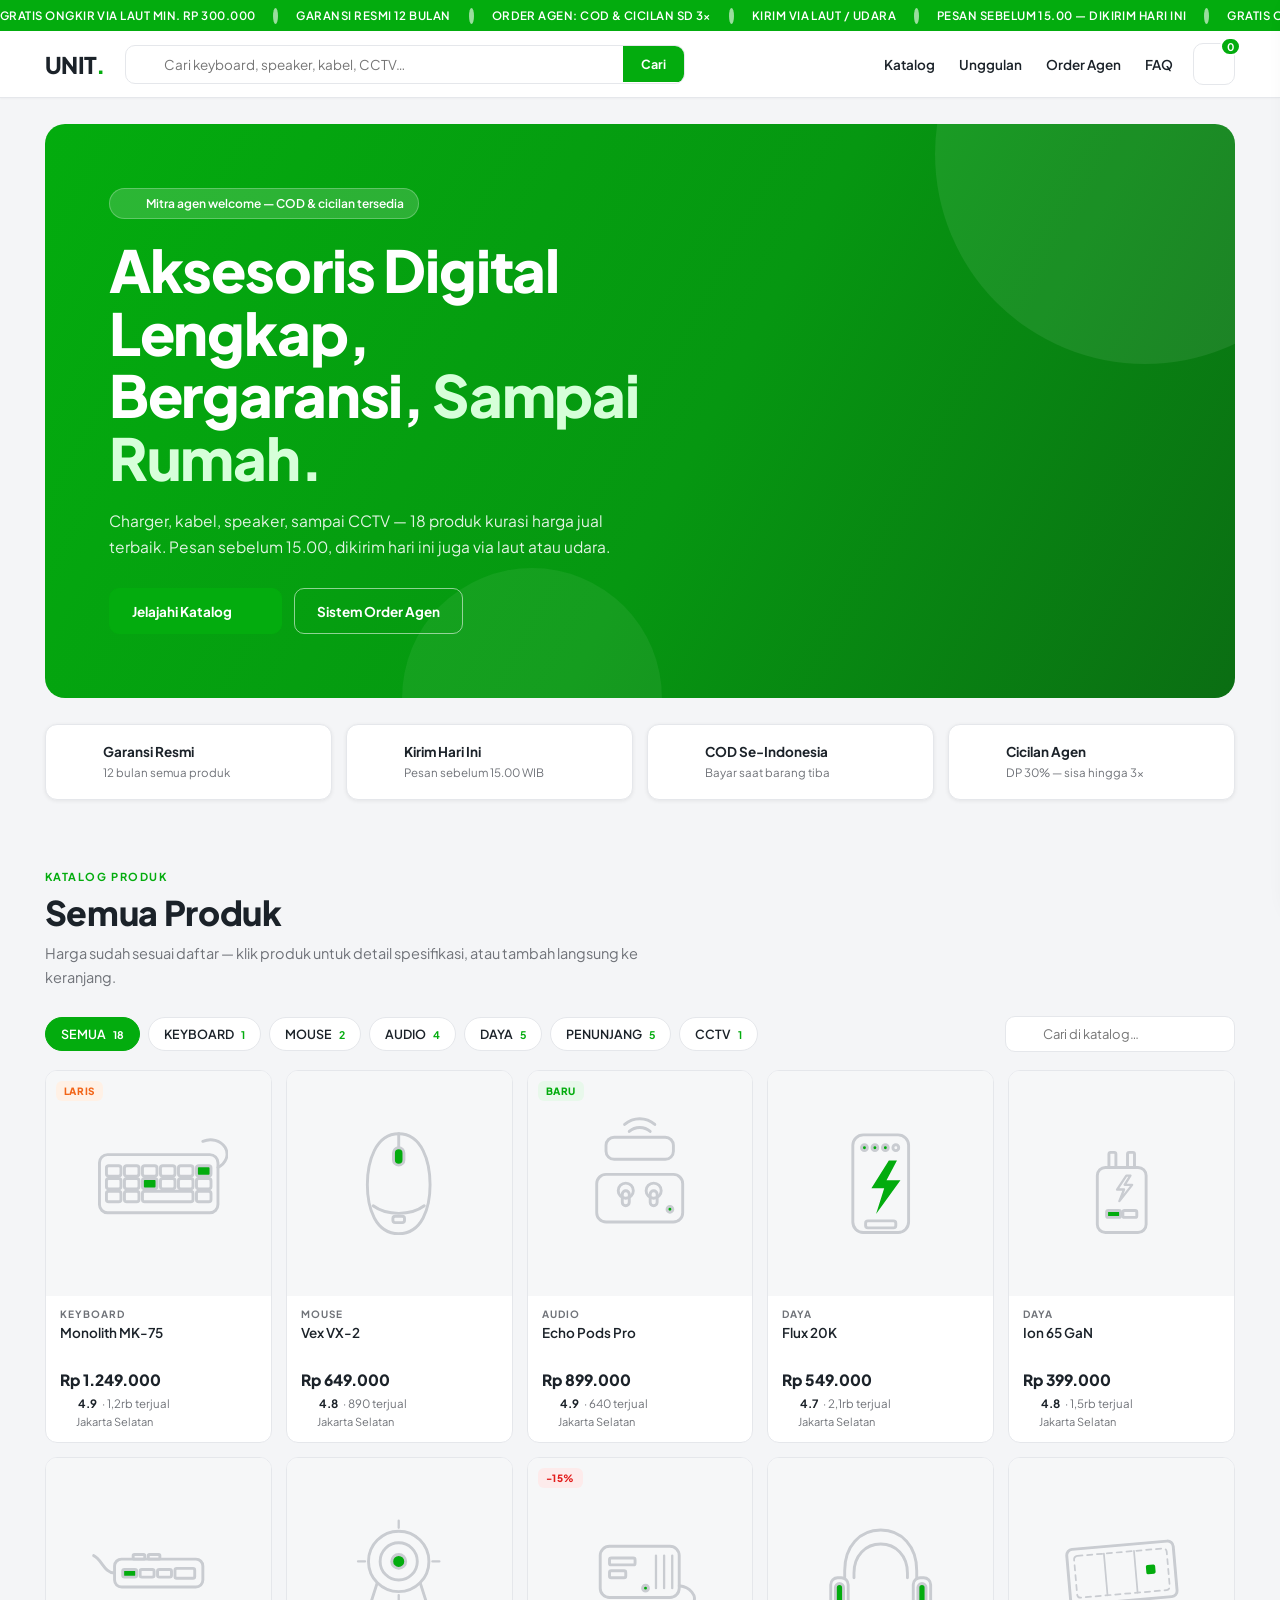
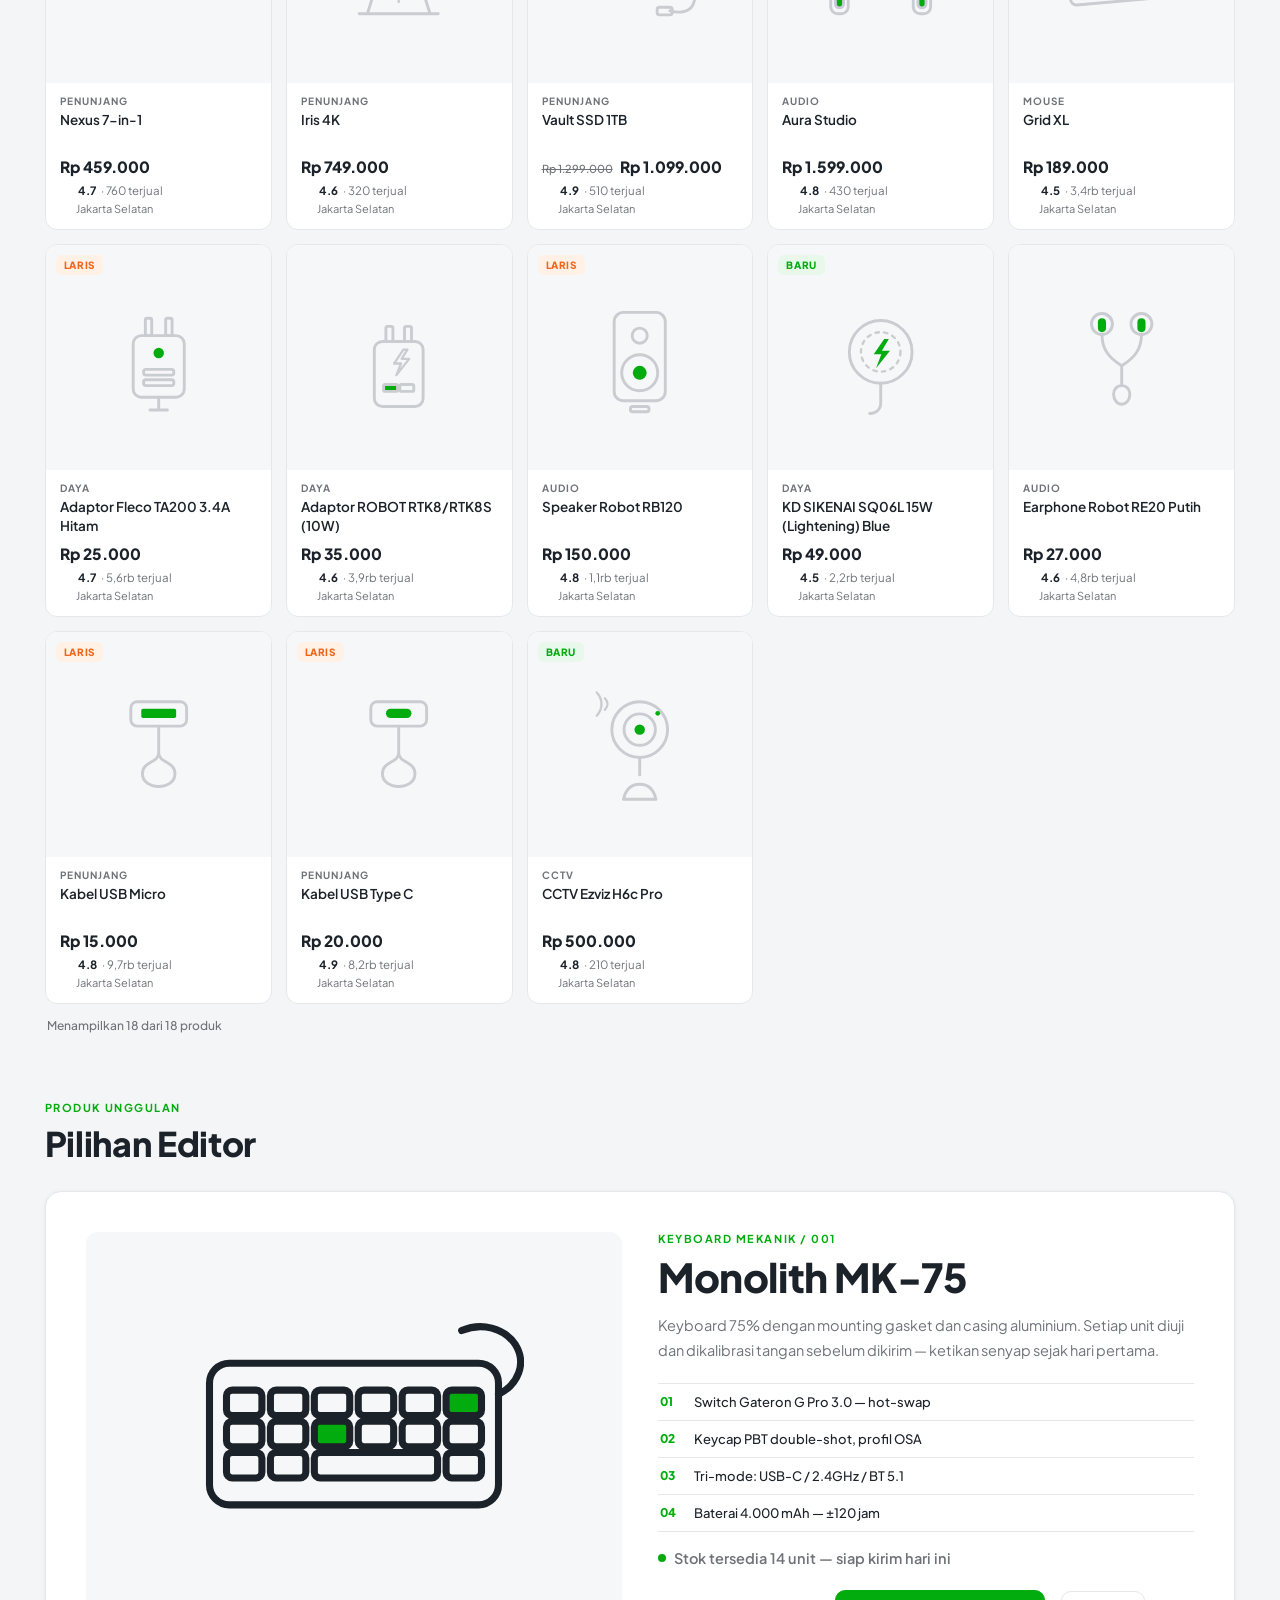
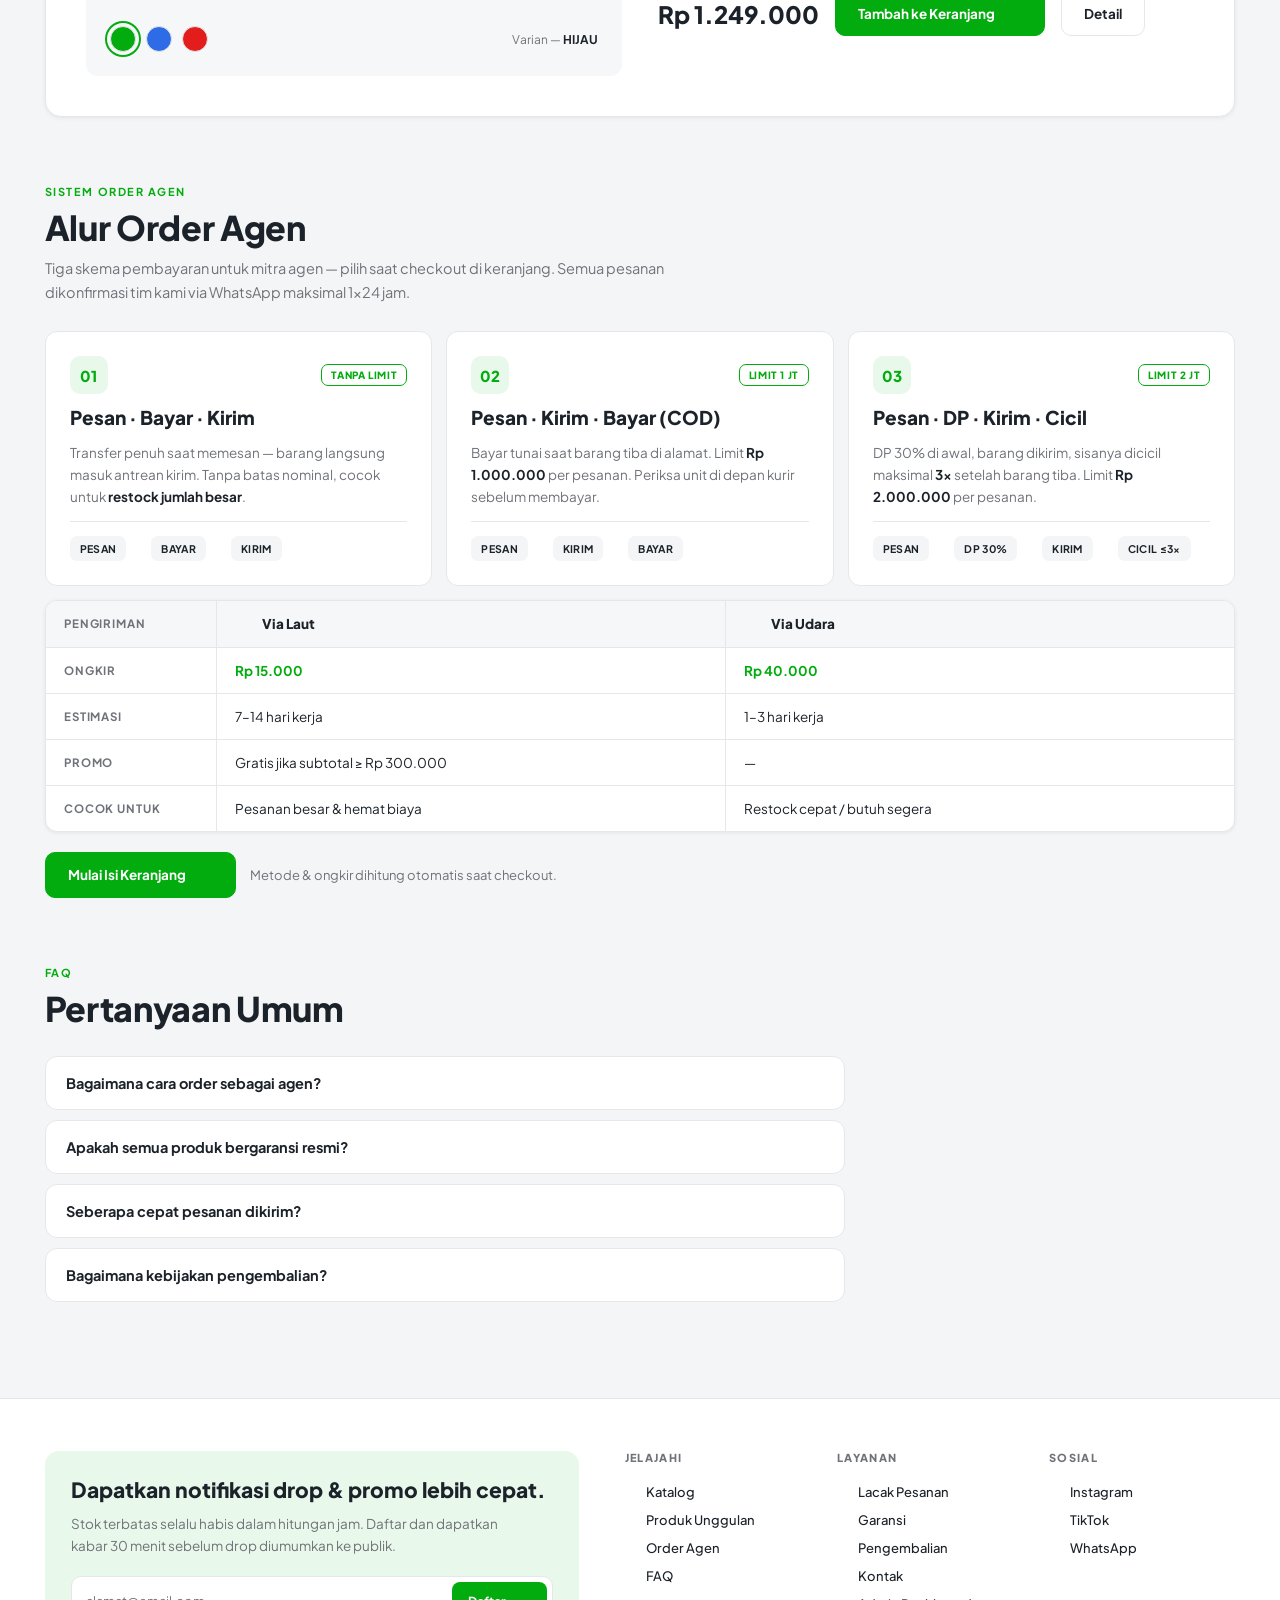
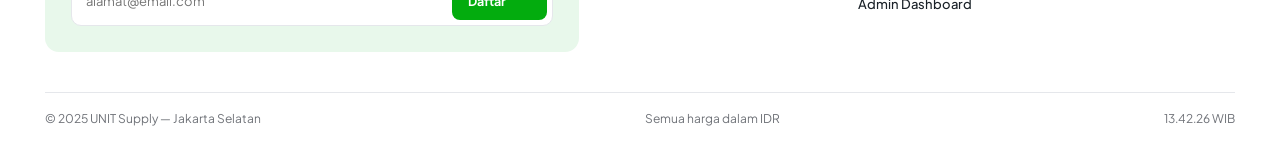
==== index.html @ 983de05c "Add files via upload" ====
<!DOCTYPE html>
<html lang="id">
<head>
<meta charset="UTF-8">
<meta name="viewport" content="width=device-width, initial-scale=1.0">
<title>UNIT. — Toko Aksesoris Digital</title>
<meta name="theme-color" content="#03AC0E">
<meta name="description" content="UNIT Supply — katalog aksesoris digital, order agen, keranjang dan checkout.">
<meta name="author" content="UNIT Supply">
<link rel="icon" href="data:image/svg+xml,<svg xmlns='http://www.w3.org/2000/svg' viewBox='0 0 32 32'><rect width='32' height='32' rx='8' fill='%2303AC0E'/><rect x='9' y='9' width='14' height='14' rx='3' fill='white'/></svg>">
<link rel="preconnect" href="https://fonts.googleapis.com">
<link rel="preconnect" href="https://fonts.gstatic.com" crossorigin>
<link href="https://fonts.googleapis.com/css2?family=Plus+Jakarta+Sans:wght@400;500;600;700;800&display=swap" rel="stylesheet">
  <link rel="stylesheet" href="css/style.css">
</head>
<body id="top">

<!-- ====== ILUSTRASI SVG (fallback jika foto gagal dimuat) ====== -->
<svg width="0" height="0" style="position:absolute" aria-hidden="true"><defs>
  <symbol id="art-keyboard" viewBox="0 0 240 240" fill="none" stroke="currentColor" stroke-width="5" stroke-linecap="round" stroke-linejoin="round">
    <path d="M222 92c14-7 20-22 12-35-8-12-24-16-38-10"/>
    <rect x="18" y="70" width="204" height="100" rx="14"/>
    <rect x="30" y="89" width="25" height="18" rx="4"/><rect x="61" y="89" width="25" height="18" rx="4"/><rect x="92" y="89" width="25" height="18" rx="4"/><rect x="123" y="89" width="25" height="18" rx="4"/><rect x="154" y="89" width="25" height="18" rx="4"/>
    <rect x="185" y="89" width="25" height="18" rx="4" fill="var(--acc,#03AC0E)"/>
    <rect x="30" y="111" width="25" height="18" rx="4"/><rect x="61" y="111" width="25" height="18" rx="4"/>
    <rect x="92" y="111" width="25" height="18" rx="4" fill="var(--acc,#03AC0E)"/>
    <rect x="123" y="111" width="25" height="18" rx="4"/><rect x="154" y="111" width="25" height="18" rx="4"/><rect x="185" y="111" width="25" height="18" rx="4"/>
    <rect x="30" y="133" width="25" height="18" rx="4"/><rect x="61" y="133" width="25" height="18" rx="4"/><rect x="92" y="133" width="87" height="18" rx="4"/><rect x="185" y="133" width="25" height="18" rx="4"/>
  </symbol>
  <symbol id="art-mouse" viewBox="0 0 240 240" fill="none" stroke="currentColor" stroke-width="5" stroke-linecap="round" stroke-linejoin="round">
    <path d="M120 34c40 0 54 48 54 88s-14 84-54 84-54-44-54-84 14-88 54-88Z"/>
    <path d="M120 34v24"/>
    <rect x="111" y="58" width="18" height="30" rx="9" fill="var(--acc,#03AC0E)"/>
    <path d="M76 158c12 9 28 13 44 13s32-4 44-13"/>
    <rect x="110" y="176" width="20" height="11" rx="4"/>
  </symbol>
  <symbol id="art-earbuds" viewBox="0 0 240 240" fill="none" stroke="currentColor" stroke-width="5" stroke-linecap="round" stroke-linejoin="round">
    <path d="M102 30c10-9 26-9 36 0"/><path d="M94 18c15-13 37-13 52 0"/>
    <rect x="62" y="40" width="116" height="38" rx="14"/>
    <rect x="46" y="104" width="148" height="82" rx="16"/>
    <circle cx="96" cy="132" r="13"/><rect x="90" y="132" width="12" height="26" rx="6"/>
    <circle cx="144" cy="132" r="13"/><rect x="138" y="132" width="12" height="26" rx="6"/>
    <circle cx="172" cy="164" r="5" fill="var(--acc,#03AC0E)"/>
  </symbol>
  <symbol id="art-headphone" viewBox="0 0 240 240" fill="none" stroke="currentColor" stroke-width="5" stroke-linecap="round" stroke-linejoin="round">
    <path d="M58 132v-12c0-42 26-70 62-70s62 28 62 70v12"/>
    <path d="M74 132v-8c0-30 20-50 46-50s46 20 46 50v8"/>
    <rect x="34" y="132" width="30" height="62" rx="12"/>
    <rect x="176" y="132" width="30" height="62" rx="12"/>
    <rect x="42" y="142" width="14" height="42" rx="7" fill="var(--acc,#03AC0E)"/>
    <rect x="184" y="142" width="14" height="42" rx="7" fill="var(--acc,#03AC0E)"/>
  </symbol>
  <symbol id="art-powerbank" viewBox="0 0 240 240" fill="none" stroke="currentColor" stroke-width="5" stroke-linecap="round" stroke-linejoin="round">
    <rect x="72" y="36" width="96" height="168" rx="18"/>
    <circle cx="92" cy="58" r="5" fill="var(--acc,#03AC0E)"/><circle cx="110" cy="58" r="5" fill="var(--acc,#03AC0E)"/><circle cx="128" cy="58" r="5" fill="var(--acc,#03AC0E)"/><circle cx="146" cy="58" r="5"/>
    <path d="M134 80l-30 48h22l-14 44 42-58h-24l18-34z" fill="var(--acc,#03AC0E)" stroke="none"/>
    <rect x="94" y="184" width="52" height="12" rx="4"/>
  </symbol>
  <symbol id="art-charger" viewBox="0 0 240 240" fill="none" stroke="currentColor" stroke-width="5" stroke-linecap="round" stroke-linejoin="round">
    <rect x="78" y="92" width="84" height="112" rx="14"/>
    <rect x="98" y="66" width="12" height="26" rx="3"/><rect x="130" y="66" width="12" height="26" rx="3"/>
    <path d="M128 106l-16 24h12l-8 20 22-28h-13l10-16z" stroke-width="4"/>
    <rect x="94" y="166" width="24" height="12" rx="3" fill="var(--acc,#03AC0E)"/>
    <rect x="122" y="166" width="24" height="12" rx="3"/>
  </symbol>
  <symbol id="art-adapter" viewBox="0 0 240 240" fill="none" stroke="currentColor" stroke-width="5" stroke-linecap="round" stroke-linejoin="round">
    <rect x="97" y="52" width="11" height="30" rx="3"/><rect x="132" y="52" width="11" height="30" rx="3"/>
    <rect x="76" y="82" width="88" height="106" rx="14"/>
    <circle cx="120" cy="112" r="9" fill="var(--acc,#03AC0E)" stroke="none"/>
    <rect x="94" y="140" width="52" height="10" rx="4"/>
    <rect x="94" y="158" width="52" height="10" rx="4"/>
    <path d="M120 188v22m0 0h-15m15 0h15"/>
  </symbol>
  <symbol id="art-speaker" viewBox="0 0 240 240" fill="none" stroke="currentColor" stroke-width="5" stroke-linecap="round" stroke-linejoin="round">
    <rect x="76" y="42" width="88" height="152" rx="16"/>
    <circle cx="120" cy="82" r="13"/>
    <circle cx="120" cy="146" r="31"/>
    <circle cx="120" cy="146" r="12" fill="var(--acc,#03AC0E)" stroke="none"/>
    <rect x="104" y="204" width="32" height="9" rx="4"/>
  </symbol>
  <symbol id="art-pad" viewBox="0 0 240 240" fill="none" stroke="currentColor" stroke-width="5" stroke-linecap="round" stroke-linejoin="round">
    <circle cx="120" cy="110" r="54"/>
    <circle cx="120" cy="110" r="34" stroke-dasharray="6 9" stroke-width="4"/>
    <path d="M126 88l-18 26h13l-9 24 24-30h-14l12-20z" fill="var(--acc,#03AC0E)" stroke="none"/>
    <path d="M120 164v34c0 12-9 18-19 18"/>
  </symbol>
  <symbol id="art-earphone" viewBox="0 0 240 240" fill="none" stroke="currentColor" stroke-width="5" stroke-linecap="round" stroke-linejoin="round">
    <circle cx="86" cy="62" r="18"/><circle cx="154" cy="62" r="18"/>
    <rect x="79" y="52" width="14" height="24" rx="7" fill="var(--acc,#03AC0E)" stroke="none"/>
    <rect x="147" y="52" width="14" height="24" rx="7" fill="var(--acc,#03AC0E)" stroke="none"/>
    <path d="M86 80c0 26 12 40 34 54m34-54c0 26-12 40-34 54"/>
    <path d="M120 134v34m0 0c-9 0-14 7-14 15 0 10 7 17 14 17s14-7 14-17c0-8-5-15-14-15Z"/>
  </symbol>
  <symbol id="art-cablem" viewBox="0 0 240 240" fill="none" stroke="currentColor" stroke-width="5" stroke-linecap="round" stroke-linejoin="round">
    <rect x="72" y="46" width="96" height="42" rx="11"/>
    <rect x="90" y="58" width="60" height="16" rx="3" fill="var(--acc,#03AC0E)" stroke="none"/>
    <path d="M120 88v46m0 0c0 18-28 14-28 36 0 14 13 22 28 22s28-8 28-22c0-22-28-18-28-36Z"/>
  </symbol>
  <symbol id="art-cablec" viewBox="0 0 240 240" fill="none" stroke="currentColor" stroke-width="5" stroke-linecap="round" stroke-linejoin="round">
    <rect x="72" y="46" width="96" height="42" rx="11"/>
    <rect x="98" y="58" width="44" height="16" rx="8" fill="var(--acc,#03AC0E)" stroke="none"/>
    <path d="M120 88v46m0 0c0 18-28 14-28 36 0 14 13 22 28 22s28-8 28-22c0-22-28-18-28-36Z"/>
  </symbol>
  <symbol id="art-cctv" viewBox="0 0 240 240" fill="none" stroke="currentColor" stroke-width="5" stroke-linecap="round" stroke-linejoin="round">
    <circle cx="120" cy="94" r="48"/>
    <circle cx="120" cy="94" r="27"/>
    <circle cx="120" cy="94" r="9" fill="var(--acc,#03AC0E)" stroke="none"/>
    <circle cx="151" cy="66" r="4" fill="var(--acc,#03AC0E)" stroke="none"/>
    <path d="M120 142v30"/>
    <path d="M92 214c4-18 14-26 28-26s24 8 28 26Z"/>
    <path d="M60 40c6 6 6 14 0 20M46 30c11 12 11 28 0 40" stroke-width="4"/>
  </symbol>
  <symbol id="art-hub" viewBox="0 0 240 240" fill="none" stroke="currentColor" stroke-width="5" stroke-linecap="round" stroke-linejoin="round">
    <rect x="44" y="100" width="152" height="48" rx="12"/>
    <path d="M44 124C26 124 22 100 8 94"/>
    <rect x="76" y="92" width="20" height="8" rx="2"/><rect x="102" y="92" width="20" height="8" rx="2"/>
    <rect x="58" y="118" width="24" height="13" rx="3" fill="var(--acc,#03AC0E)"/>
    <rect x="88" y="118" width="24" height="13" rx="3"/>
    <rect x="118" y="118" width="24" height="13" rx="3"/>
    <rect x="148" y="116" width="34" height="17" rx="3"/>
  </symbol>
  <symbol id="art-webcam" viewBox="0 0 240 240" fill="none" stroke="currentColor" stroke-width="5" stroke-linecap="round" stroke-linejoin="round">
    <circle cx="120" cy="104" r="52"/><circle cx="120" cy="104" r="32"/>
    <circle cx="120" cy="104" r="12" fill="var(--acc,#03AC0E)"/>
    <path d="M120 34v12M120 162v12M50 104h12M178 104h12" stroke-width="4"/>
    <path d="M83 141 66 194M157 141l17 53M52 194h136"/>
  </symbol>
  <symbol id="art-ssd" viewBox="0 0 240 240" fill="none" stroke="currentColor" stroke-width="5" stroke-linecap="round" stroke-linejoin="round">
    <rect x="52" y="78" width="136" height="88" rx="16"/>
    <rect x="68" y="98" width="44" height="12" rx="3"/><rect x="68" y="120" width="28" height="12" rx="3"/>
    <path d="M148 94v56M162 94v56M176 94v56" stroke-width="4"/>
    <circle cx="130" cy="150" r="5" fill="var(--acc,#03AC0E)"/>
    <path d="M188 146c18 2 32 16 24 32-6 13-22 16-40 11"/>
    <rect x="150" y="183" width="26" height="13" rx="4"/>
  </symbol>
  <symbol id="art-mousepad" viewBox="0 0 240 240" fill="none" stroke="currentColor" stroke-width="5" stroke-linecap="round" stroke-linejoin="round">
    <g transform="rotate(-5 120 120)">
      <rect x="28" y="76" width="184" height="96" rx="10"/>
      <rect x="40" y="88" width="160" height="72" rx="6" stroke-dasharray="9 8" stroke-width="3"/>
      <path d="M92 88v72M144 88v72" stroke-width="3"/>
      <rect x="162" y="114" width="16" height="16" rx="3" fill="var(--acc,#03AC0E)" stroke="none"/>
    </g>
  </symbol>
</defs></svg>

<!-- announcement bar -->
<div class="marq" aria-hidden="true"><div class="marq-track" id="marqTrack"></div></div>

<!-- header -->
<header class="hd">
  <div class="wrap hd-in">
    <a class="logo" href="#top">UNIT<span>.</span></a>
    <form class="hsearch" id="hSearch">
      <i data-lucide="search" class="ic"></i>
      <input id="hInput" type="text" placeholder="Cari keyboard, speaker, kabel, CCTV…" aria-label="Cari produk">
      <button type="submit">Cari</button>
    </form>
    <nav class="nav">
      <a class="nlink" href="#katalog">Katalog</a>
      <a class="nlink" href="#spotlight">Unggulan</a>
      <a class="nlink" href="#order">Order Agen</a>
      <a class="nlink" href="#faq">FAQ</a>
    </nav>
    <button class="cartbtn" id="cartBtn" aria-label="Buka keranjang">
      <i data-lucide="shopping-cart" class="ic"></i><b class="cart-count" id="cartCount">0</b>
    </button>
    <button class="iconbtn" id="menuBtn" aria-label="Buka menu"><i data-lucide="menu" class="ic"></i></button>
  </div>
</header>

<!-- menu mobile -->
<div class="mnav" id="mnav" role="dialog" aria-label="Menu navigasi">
  <div class="mnav-h">
    <span class="logo">UNIT<span>.</span></span>
    <button class="iconbtn" id="menuClose" style="display:flex" aria-label="Tutup menu"><i data-lucide="x" class="ic"></i></button>
  </div>
  <nav style="margin-top:28px">
    <a class="big" href="#katalog">Katalog <em>/001</em></a>
    <a class="big" href="#spotlight">Unggulan <em>/002</em></a>
    <a class="big" href="#order">Order Agen <em>/003</em></a>
    <a class="big" href="#faq">FAQ <em>/004</em></a>
  </nav>
  <div class="mnav-f"><span>Jakarta Selatan, ID</span><span class="jsClock">--:--:-- WIB</span></div>
</div>

<main>
<!-- ====== HERO ====== -->
<section class="hero" id="hero">
  <div class="wrap">
    <div class="hero-card" data-reveal>
      <div class="hero-grid">
        <div>
          <span class="pill"><i data-lucide="badge-check" class="ic"></i>Mitra agen welcome — COD &amp; cicilan tersedia</span>
          <h1>Aksesoris Digital Lengkap,<br>Bergaransi, <em>Sampai Rumah.</em></h1>
          <p class="hero-sub">Charger, kabel, speaker, sampai CCTV — 18 produk kurasi harga jual terbaik. Pesan sebelum 15.00, dikirim hari ini juga via laut atau udara.</p>
          <div class="cta-row">
            <a class="btn" href="#katalog">Jelajahi Katalog <i data-lucide="arrow-right" class="ic"></i></a>
            <a class="btn btn-o" href="#order">Sistem Order Agen</a>
          </div>
        </div>
        <div class="hero-art" aria-hidden="true">
          <div class="hfoto hf1" id="hf1"></div>
          <div class="hfoto hf2" id="hf2"></div>
          <div class="hfoto hf3" id="hf3"></div>
        </div>
      </div>
    </div>
  </div>
</section>

<!-- trust badges -->
<div class="trust" data-reveal>
  <div class="wrap trust-grid">
    <div class="tcard"><i data-lucide="shield-check" class="ic"></i><div><b>Garansi Resmi</b><span>12 bulan semua produk</span></div></div>
    <div class="tcard"><i data-lucide="truck" class="ic"></i><div><b>Kirim Hari Ini</b><span>Pesan sebelum 15.00 WIB</span></div></div>
    <div class="tcard"><i data-lucide="banknote" class="ic"></i><div><b>COD Se-Indonesia</b><span>Bayar saat barang tiba</span></div></div>
    <div class="tcard"><i data-lucide="hand-coins" class="ic"></i><div><b>Cicilan Agen</b><span>DP 30% — sisa hingga 3×</span></div></div>
  </div>
</div>

<!-- ====== KATALOG ====== -->
<section class="sec" id="katalog">
  <div class="wrap">
    <div class="shead" data-reveal>
      <span class="kick">Katalog Produk</span>
      <h2 class="stitle">Semua Produk</h2>
      <p class="ssub">Harga sudah sesuai daftar — klik produk untuk detail spesifikasi, atau tambah langsung ke keranjang.</p>
    </div>
    <div class="toolbar" data-reveal>
      <div class="cats" id="cats"></div>
      <label class="search"><i data-lucide="search" class="ic"></i><input id="search" type="text" placeholder="Cari di katalog…" aria-label="Cari produk"></label>
    </div>
    <div class="grid" id="grid" data-reveal></div>
    <p class="gcount" id="gridCount"></p>
  </div>
</section>

<!-- ====== PRODUK UNGGULAN ====== -->
<section class="sec" id="spotlight" style="padding-top:6px">
  <div class="wrap">
    <div class="shead" data-reveal>
      <span class="kick">Produk Unggulan</span>
      <h2 class="stitle">Pilihan Editor</h2>
    </div>
    <div class="spotcard" data-reveal>
      <div class="svisual">
        <div class="sart" id="tiltZone">
          <svg id="tiltCard" viewBox="0 0 240 240" style="--acc:#03AC0E"><use href="#art-keyboard"/></svg>
        </div>
        <div class="swrow" role="group" aria-label="Pilih varian warna">
          <button class="swatch on" data-c="#03AC0E" data-n="HIJAU" style="--c:#03AC0E" aria-label="Varian Hijau"></button>
          <button class="swatch" data-c="#2E6BE6" data-n="BIRU" style="--c:#2E6BE6" aria-label="Varian Biru"></button>
          <button class="swatch" data-c="#E31D1C" data-n="MERAH" style="--c:#E31D1C" aria-label="Varian Merah"></button>
          <span class="swname">Varian — <b id="varName">HIJAU</b></span>
        </div>
      </div>
      <div class="sinfo">
        <span class="kick">Keyboard Mekanik / 001</span>
        <h2>Monolith MK-75</h2>
        <p>Keyboard 75% dengan mounting gasket dan casing aluminium. Setiap unit diuji dan dikalibrasi tangan sebelum dikirim — ketikan senyap sejak hari pertama.</p>
        <ul class="speclist">
          <li><b>01</b>Switch Gateron G Pro 3.0 — hot-swap</li>
          <li><b>02</b>Keycap PBT double-shot, profil OSA</li>
          <li><b>03</b>Tri-mode: USB-C / 2.4GHz / BT 5.1</li>
          <li><b>04</b>Baterai 4.000 mAh — ±120 jam</li>
        </ul>
        <p class="stock"><span class="pdot"></span>Stok tersedia 14 unit — siap kirim hari ini</p>
        <div class="spot-buy">
          <p class="pprice"><b>Rp 1.249.000</b></p>
          <button class="btn" id="spotAdd">Tambah ke Keranjang <i data-lucide="plus" class="ic"></i></button>
          <button class="btn btn-gray" id="spotMore">Detail</button>
        </div>
      </div>
    </div>
  </div>
</section>

<!-- ====== SISTEM ORDER AGEN ====== -->
<section class="sec" id="order" style="padding-top:6px">
  <div class="wrap">
    <div class="shead" data-reveal>
      <span class="kick">Sistem Order Agen</span>
      <h2 class="stitle">Alur Order Agen</h2>
      <p class="ssub">Tiga skema pembayaran untuk mitra agen — pilih saat checkout di keranjang. Semua pesanan dikonfirmasi tim kami via WhatsApp maksimal 1×24 jam.</p>
    </div>
    <div class="ag-grid" data-reveal>
      <article class="mcard">
        <div class="mtop"><span class="mnum">01</span><span class="lim">TANPA LIMIT</span></div>
        <h3>Pesan · Bayar · Kirim</h3>
        <p>Transfer penuh saat memesan — barang langsung masuk antrean kirim. Tanpa batas nominal, cocok untuk <b>restock jumlah besar</b>.</p>
        <div class="steps">
          <span class="stepchip">PESAN</span><i data-lucide="chevron-right" class="ic"></i>
          <span class="stepchip">BAYAR</span><i data-lucide="chevron-right" class="ic"></i>
          <span class="stepchip">KIRIM</span>
        </div>
      </article>
      <article class="mcard">
        <div class="mtop"><span class="mnum">02</span><span class="lim">LIMIT 1 JT</span></div>
        <h3>Pesan · Kirim · Bayar (COD)</h3>
        <p>Bayar tunai saat barang tiba di alamat. Limit <b>Rp 1.000.000</b> per pesanan. Periksa unit di depan kurir sebelum membayar.</p>
        <div class="steps">
          <span class="stepchip">PESAN</span><i data-lucide="chevron-right" class="ic"></i>
          <span class="stepchip">KIRIM</span><i data-lucide="chevron-right" class="ic"></i>
          <span class="stepchip">BAYAR</span>
        </div>
      </article>
      <article class="mcard">
        <div class="mtop"><span class="mnum">03</span><span class="lim">LIMIT 2 JT</span></div>
        <h3>Pesan · DP · Kirim · Cicil</h3>
        <p>DP 30% di awal, barang dikirim, sisanya dicicil maksimal <b>3×</b> setelah barang tiba. Limit <b>Rp 2.000.000</b> per pesanan.</p>
        <div class="steps">
          <span class="stepchip">PESAN</span><i data-lucide="chevron-right" class="ic"></i>
          <span class="stepchip">DP 30%</span><i data-lucide="chevron-right" class="ic"></i>
          <span class="stepchip">KIRIM</span><i data-lucide="chevron-right" class="ic"></i>
          <span class="stepchip">CICIL ≤3×</span>
        </div>
      </article>
    </div>

    <div class="shiptable" data-reveal>
      <div class="shrow head">
        <div>Pengiriman</div>
        <div class="shicon"><i data-lucide="ship" class="ic"></i>Via Laut</div>
        <div class="shicon"><i data-lucide="plane" class="ic"></i>Via Udara</div>
      </div>
      <div class="shrow"><div>Ongkir</div><div><b>Rp 15.000</b></div><div><b>Rp 40.000</b></div></div>
      <div class="shrow"><div>Estimasi</div><div>7–14 hari kerja</div><div>1–3 hari kerja</div></div>
      <div class="shrow"><div>Promo</div><div>Gratis jika subtotal ≥ Rp 300.000</div><div>—</div></div>
      <div class="shrow"><div>Cocok untuk</div><div>Pesanan besar &amp; hemat biaya</div><div>Restock cepat / butuh segera</div></div>
    </div>

    <div class="agcta" data-reveal>
      <a class="btn" href="#katalog">Mulai Isi Keranjang <i data-lucide="arrow-right" class="ic"></i></a>
      <span>Metode &amp; ongkir dihitung otomatis saat checkout.</span>
    </div>
  </div>
</section>

<!-- ====== FAQ ====== -->
<section class="sec" id="faq" style="padding-top:6px">
  <div class="wrap">
    <div class="shead" data-reveal>
      <span class="kick">FAQ</span>
      <h2 class="stitle">Pertanyaan Umum</h2>
    </div>
    <div class="faqwrap">
      <div class="qa" data-reveal>
        <button class="qa-h"><span>Bagaimana cara order sebagai agen?</span><i data-lucide="plus" class="ic"></i></button>
        <div class="qa-b"><div class="qa-i"><p>Isi keranjang lalu tekan Checkout. Di form checkout, isi data agen, pilih pengiriman (laut/udara) dan metode pembayaran: transfer penuh (tanpa limit), COD (limit Rp 1.000.000), atau DP 30% + cicilan maksimal 3× (limit Rp 2.000.000). Sistem otomatis menolak metode yang melebihi limit.</p></div></div>
      </div>
      <div class="qa" data-reveal>
        <button class="qa-h"><span>Apakah semua produk bergaransi resmi?</span><i data-lucide="plus" class="ic"></i></button>
        <div class="qa-b"><div class="qa-i"><p>Ya. Semua unit bergaransi resmi distributor 12 bulan. Klaim cukup datang ke kantor kami di Jakarta atau kirim unit — ongkos kirim klaim kami tanggung di tahun pertama.</p></div></div>
      </div>
      <div class="qa" data-reveal>
        <button class="qa-h"><span>Seberapa cepat pesanan dikirim?</span><i data-lucide="plus" class="ic"></i></button>
        <div class="qa-b"><div class="qa-i"><p>Pesanan sebelum 15.00 WIB diproses di hari yang sama. Via udara tiba 1–3 hari kerja ke seluruh Indonesia; via laut 7–14 hari kerja dengan biaya jauh lebih hemat — gratis untuk subtotal di atas Rp 300.000.</p></div></div>
      </div>
      <div class="qa" data-reveal>
        <button class="qa-h"><span>Bagaimana kebijakan pengembalian?</span><i data-lucide="plus" class="ic"></i></button>
        <div class="qa-b"><div class="qa-i"><p>Ada garansi toko 7 hari: kalau unit tidak sesuai deskripsi atau ada cacat pabrik, uang kembali 100%. Unit hanya perlu lengkap dengan kotak dan aksesorinya.</p></div></div>
      </div>
    </div>
  </div>
</section>
</main>

<!-- ====== FOOTER ====== -->
<footer id="kontak">
  <div class="wrap ft-grid">
    <div class="news-card" data-reveal>
      <h3>Dapatkan notifikasi drop &amp; promo lebih cepat.</h3>
      <p>Stok terbatas selalu habis dalam hitungan jam. Daftar dan dapatkan kabar 30 menit sebelum drop diumumkan ke publik.</p>
      <form class="nlform" id="nlForm" novalidate>
        <input id="nlEmail" type="email" placeholder="alamat@email.com" aria-label="Alamat email">
        <button type="submit">Daftar <i data-lucide="arrow-right" class="ic"></i></button>
      </form>
    </div>
    <div class="ft-links" data-reveal>
      <div>
        <h4>Jelajahi</h4>
        <a href="#katalog"><i data-lucide="chevron-right" class="ic"></i>Katalog</a>
        <a href="#spotlight"><i data-lucide="chevron-right" class="ic"></i>Produk Unggulan</a>
        <a href="#order"><i data-lucide="chevron-right" class="ic"></i>Order Agen</a>
        <a href="#faq"><i data-lucide="chevron-right" class="ic"></i>FAQ</a>
      </div>
      <div>
        <h4>Layanan</h4>
        <a href="tracking.html"><i data-lucide="chevron-right" class="ic"></i>Lacak Pesanan</a>
        <a href="#" data-soon="Portal garansi"><i data-lucide="chevron-right" class="ic"></i>Garansi</a>
        <a href="#" data-soon="Pengajuan retur"><i data-lucide="chevron-right" class="ic"></i>Pengembalian</a>
        <a href="#" data-soon="Halaman kontak"><i data-lucide="chevron-right" class="ic"></i>Kontak</a>
        <a href="admin.html"><i data-lucide="layout-dashboard" class="ic"></i>Admin Dashboard</a>
      </div>
      <div>
        <h4>Sosial</h4>
        <a href="#" data-soon="Instagram"><i data-lucide="chevron-right" class="ic"></i>Instagram</a>
        <a href="#" data-soon="TikTok"><i data-lucide="chevron-right" class="ic"></i>TikTok</a>
        <a href="#" data-soon="WhatsApp"><i data-lucide="chevron-right" class="ic"></i>WhatsApp</a>
      </div>
    </div>
  </div>
  <div class="wrap ft-bot">
    <span>© 2025 UNIT Supply — Jakarta Selatan</span>
    <span>Semua harga dalam IDR</span>
    <span class="jsClock">--:--:-- WIB</span>
  </div>
</footer>

<!-- scrim -->
<div class="scrim" id="scrim"></div>

<!-- ====== DRAWER KERANJANG + CHECKOUT ====== -->
<aside class="drawer" id="drawer" role="dialog" aria-label="Keranjang & checkout">
  <div class="dhead">
    <span><span id="dTitle">Keranjang</span> <b id="dCount">(0)</b></span>
    <button class="qclose" id="closeCart" style="position:static" aria-label="Tutup"><i data-lucide="x" class="ic"></i></button>
  </div>
  <div class="crail" id="coRail"></div>

  <!-- VIEW 1: keranjang -->
  <div class="dbody" id="cartView"><div id="cartItems"></div></div>
  <div class="dfoot" id="cartFoot">
    <div class="shipbar">
      <p id="shipLabel">—</p>
      <div class="sbar"><i id="shipFill" style="width:0%"></i></div>
    </div>
    <div class="srow"><span>Subtotal</span><span id="sumSub">Rp 0</span></div>
    <div class="srow"><span>Ongkir*</span><span id="sumShip">dipilih saat checkout</span></div>
    <div class="srow total"><span>Subtotal Order</span><span id="sumTotal">Rp 0</span></div>
    <button class="btn checkout" id="checkoutBtn">Checkout — Order Agen <i data-lucide="arrow-right" class="ic"></i></button>
    <p class="conote">*Laut Rp 15.000 · Udara Rp 40.000 — gratis ongkir laut ≥ Rp 300rb</p>
  </div>

  <!-- VIEW 2: checkout -->
  <div class="dbody" id="coBody" hidden>
    <form id="coForm" class="coform" novalidate>
      <p class="colabel">( A ) — Data Agen</p>
      <div class="fgrid">
        <div class="field"><label for="agName">Nama / Nama Toko</label><input id="agName" type="text" placeholder="cth. Toko Digital Jaya"></div>
        <div class="field"><label for="agWa">No. WhatsApp</label><input id="agWa" type="tel" placeholder="08xxxxxxxxxx"></div>
        <div class="field"><label for="agCity">Kota / Kabupaten Tujuan</label><input id="agCity" type="text" placeholder="cth. Makassar"></div>
        <div class="field"><label for="agAddr">Alamat Lengkap</label><input id="agAddr" type="text" placeholder="Jalan, nomor, kecamatan"></div>
      </div>
      <p class="colabel">( B ) — Pengiriman</p>
      <div class="shipgrid">
        <button type="button" class="shipcard" data-ship="laut">
          <span class="sc-top"><i data-lucide="ship" class="ic"></i>Via Laut</span>
          <span class="sc-cost">Rp 15.000</span>
          <span class="sc-eta">Estimasi 7–14 hari kerja</span>
          <span class="sc-note">Gratis jika subtotal ≥ Rp 300rb</span>
        </button>
        <button type="button" class="shipcard" data-ship="udara">
          <span class="sc-top"><i data-lucide="plane" class="ic"></i>Via Udara</span>
          <span class="sc-cost">Rp 40.000</span>
          <span class="sc-eta">Estimasi 1–3 hari kerja</span>
          <span class="sc-note">Prioritas — antrean cepat</span>
        </button>
      </div>
      <p class="colabel">( C ) — Metode Pembayaran</p>
      <div class="paygrid" id="payCards"></div>
      <div class="dpbox" id="dpBox" hidden>
        <div class="dphead"><span>DP 30% — dibayar saat pesan</span><span id="dpAmt">—</span></div>
        <div class="tenors" id="tenors">
          <span>Cicil sisa:</span>
          <button type="button" data-tenor="1">1×</button>
          <button type="button" data-tenor="2">2×</button>
          <button type="button" data-tenor="3" class="on">3×</button>
          <span id="perAmt"></span>
        </div>
      </div>
      <div class="cosum" id="coSum"></div>
      <button class="btn checkout" type="submit">Kirim Pesanan Agen <i data-lucide="arrow-right" class="ic"></i></button>
      <button class="btn btn-gray backcart" type="button" id="backCart">Kembali ke Keranjang</button>
      <p class="conote">Tim agen menghubungi WhatsApp maks. 1×24 jam untuk konfirmasi &amp; resi.</p>
    </form>
  </div>

  <!-- VIEW 3: selesai -->
  <div class="ddone" id="cartDone" hidden>
    <div class="dcircle"><i data-lucide="check" class="ic"></i></div>
    <h3>Pesanan Agen Diterima</h3>
    <p class="ono" id="orderNo">UNIT-AG-00000</p>
    <div class="recap" id="orderRecap"></div>
    <p>Konfirmasi &amp; instruksi pembayaran dikirim tim kami via WhatsApp maksimal 1×24 jam.</p>
    <button class="btn" id="doneBtn">Lanjut Belanja <i data-lucide="arrow-right" class="ic"></i></button>
  </div>
</aside>

<!-- ====== MODAL QUICK VIEW ====== -->
<div class="modal" id="qv" role="dialog" aria-modal="true" aria-label="Detail produk">
  <div class="qbox">
    <div class="qleft">
      <div class="qtagrow"><span>UNIT. / Detail</span><span id="qvNo">/000</span></div>
      <div class="qvimg" id="qvArt"></div>
      <div class="qtagrow"><span>Diuji 48 jam</span><span>Garansi 12 bln</span></div>
    </div>
    <div class="qright">
      <button class="qclose" id="qvClose" aria-label="Tutup detail"><i data-lucide="x" class="ic"></i></button>
      <p class="pcat" id="qvCat">—</p>
      <h3 id="qvName">—</h3>
      <p class="qprice" id="qvPrice">—</p>
      <div class="pmeta" style="margin-bottom:10px"><i data-lucide="star" class="ic star"></i><b id="qvRate">—</b><span id="qvSold">—</span></div>
      <p class="qtag" id="qvTag">—</p>
      <ul class="speclist" id="qvSpecs"></ul>
      <div class="qbuy">
        <div class="stepper">
          <button id="qvDec" aria-label="Kurangi jumlah"><i data-lucide="minus" class="ic"></i></button>
          <span id="qvQty">1</span>
          <button id="qvInc" aria-label="Tambah jumlah"><i data-lucide="plus" class="ic"></i></button>
        </div>
        <button class="btn qadd2" id="qvAdd">Tambah ke Keranjang <i data-lucide="plus" class="ic"></i></button>
      </div>
    </div>
  </div>
</div>

<div class="toasts" id="toasts" aria-live="polite"></div>
  <script src="https://unpkg.com/lucide@latest/dist/umd/lucide.min.js"></script>
  <script src="js/config.js"></script>
  <script src="js/products.js"></script>
  <script src="js/app.js"></script>
</body>
</html>
---- css/style.css ----
:root{
  --bg:#F4F5F7; --card:#FFFFFF; --green:#03AC0E; --green-d:#039D10; --green-bg:#E8F8EB;
  --ink:#1B2229; --mut:#6F7278; --line:#E5E7EB; --star:#FFB400;
  --hot:#F26518; --hot-bg:#FFF1E6; --disc:#E31D1C; --disc-bg:#FDEBEB;
  --fb:'Plus Jakarta Sans',sans-serif; --r:12px; --sh:0 1px 4px rgba(0,0,0,.07);
  --sh2:0 8px 24px rgba(0,0,0,.12);
}
*{margin:0;padding:0;box-sizing:border-box}
html{scroll-behavior:smooth;scroll-padding-top:96px}
html.lock,html.lock body{overflow:hidden}
body{background:var(--bg);color:var(--ink);font-family:var(--fb);-webkit-font-smoothing:antialiased}
::selection{background:var(--green);color:#fff}
::-webkit-scrollbar{width:9px}::-webkit-scrollbar-track{background:var(--bg)}
::-webkit-scrollbar-thumb{background:#C9CCD1;border-radius:9px}
button{font-family:inherit;color:inherit;background:none;border:none;cursor:pointer}
a{color:inherit;text-decoration:none}
:focus-visible{outline:2px solid var(--green);outline-offset:2px}
.kick{font-size:11px;font-weight:700;letter-spacing:.14em;text-transform:uppercase;color:var(--green)}
.wrap{width:min(1200px,93vw);margin-inline:auto}
section{scroll-margin-top:96px}
svg.lucide,i.ic{width:18px;height:18px;stroke-width:2}
.ic{display:inline-block;flex:none}

/* ===== announcement bar ===== */
.marq{overflow:hidden;background:var(--green);color:#fff}
.marq-track{display:flex;align-items:center;width:max-content;animation:marq 32s linear infinite}
.marq:hover .marq-track{animation-play-state:paused}
.marq-track span{font-size:11.5px;font-weight:600;letter-spacing:.04em;white-space:nowrap;padding:8px 0}
.mdot{width:5px;height:5px;border-radius:50%;background:rgba(255,255,255,.6);margin:0 18px;flex:none}
@keyframes marq{to{transform:translateX(-50%)}}

/* ===== header ===== */
.hd{position:sticky;top:0;z-index:50;background:var(--card);border-bottom:1px solid var(--line);box-shadow:0 1px 2px rgba(0,0,0,.03)}
.hd-in{display:flex;align-items:center;gap:20px;padding:12px 0}
.logo{font-weight:800;font-size:23px;letter-spacing:-.02em;color:var(--ink)}
.logo span{color:var(--green)}
.hsearch{flex:1;display:flex;align-items:center;border:1.5px solid var(--line);border-radius:10px;overflow:hidden;background:var(--card);max-width:560px;transition:border-color .25s}
.hsearch:focus-within{border-color:var(--green)}
.hsearch .ic{margin:0 10px;color:var(--mut)}
.hsearch input{flex:1;border:none;background:transparent;font-family:var(--fb);font-size:13.5px;padding:10px 0;color:var(--ink)}
.hsearch input:focus{outline:none}
.hsearch button{background:var(--green);color:#fff;font-weight:700;font-size:12.5px;padding:10px 18px;transition:.2s}
.hsearch button:hover{background:var(--green-d)}
.nav{display:flex;gap:24px;margin-left:auto}
.nlink{font-size:13.5px;font-weight:600;color:var(--ink);padding:4px 0;position:relative;transition:color .2s}
.nlink:hover{color:var(--green)}
.nlink::after{content:"";position:absolute;left:0;bottom:0;width:100%;height:2px;background:var(--green);transform:scaleX(0);transform-origin:left;transition:transform .25s}
.nlink:hover::after{transform:scaleX(1)}
.cartbtn{position:relative;width:42px;height:42px;border-radius:10px;border:1.5px solid var(--line);display:flex;align-items:center;justify-content:center;transition:.2s}
.cartbtn:hover{border-color:var(--green);color:var(--green)}
.cart-count{position:absolute;top:-7px;right:-7px;min-width:19px;height:19px;border-radius:10px;background:var(--green);color:#fff;font-size:10.5px;font-weight:700;display:flex;align-items:center;justify-content:center;padding:0 5px;border:2px solid var(--card)}
.cartbtn.bump{animation:pop .4s}
@keyframes pop{40%{transform:scale(1.14)}}
.iconbtn{width:42px;height:42px;border-radius:10px;border:1.5px solid var(--line);display:none;align-items:center;justify-content:center;transition:.2s}
.iconbtn:hover{border-color:var(--green);color:var(--green)}

/* menu mobile */
.mnav{position:fixed;inset:0;background:var(--card);z-index:85;transform:translateY(-102%);transition:transform .5s cubic-bezier(.7,0,.2,1);display:flex;flex-direction:column;padding:22px 6vw 36px}
.mnav.open{transform:none}
.mnav-h{display:flex;justify-content:space-between;align-items:center}
.mnav a.big{font-weight:800;font-size:clamp(30px,8.5vw,50px);line-height:1.2;border-bottom:1px solid var(--line);padding:18px 0;display:flex;justify-content:space-between;align-items:center}
.mnav a.big em{font-style:normal;color:var(--green);font-size:13px;font-weight:700}
.mnav-f{margin-top:auto;display:flex;justify-content:space-between;color:var(--mut);font-size:12px}

/* ===== hero ===== */
.hero{padding:26px 0 0}
.hero-card{position:relative;overflow:hidden;border-radius:20px;background:linear-gradient(118deg,#03AC0E 0%,#069711 55%,#0B6E13 100%);color:#fff;padding:clamp(34px,6vw,64px)}
.hero-card::before{content:"";position:absolute;width:420px;height:420px;border-radius:50%;background:rgba(255,255,255,.08);top:-180px;right:-120px}
.hero-card::after{content:"";position:absolute;width:260px;height:260px;border-radius:50%;background:rgba(255,255,255,.06);bottom:-130px;left:30%}
.hero-grid{position:relative;display:grid;grid-template-columns:1.05fr .95fr;gap:30px;align-items:center;z-index:1}
.pill{display:inline-flex;align-items:center;gap:8px;background:rgba(255,255,255,.16);border:1px solid rgba(255,255,255,.25);border-radius:99px;padding:7px 14px;font-size:12px;font-weight:600;margin-bottom:20px}
.pill .ic{width:14px;height:14px}
h1{font-weight:800;font-size:clamp(32px,5.4vw,58px);line-height:1.08;letter-spacing:-.02em}
h1 em{font-style:normal;color:#D6FFD9}
.hero-sub{max-width:46ch;margin:18px 0 28px;font-size:15.5px;line-height:1.7;color:rgba(255,255,255,.88)}
.cta-row{display:flex;gap:12px;flex-wrap:wrap}
.btn{display:inline-flex;align-items:center;justify-content:center;gap:9px;background:var(--green);color:#fff;padding:13px 22px;border-radius:10px;font-size:13.5px;font-weight:700;transition:.22s;border:1.5px solid var(--green)}
.btn:hover{background:var(--green-d);border-color:var(--green-d)}
.btn .ic{transition:transform .25s}
.btn:hover .ic{transform:translateX(3px)}
.btn-o{background:transparent;color:#fff;border-color:rgba(255,255,255,.55)}
.btn-o:hover{background:rgba(255,255,255,.12);border-color:#fff;color:#fff}
.btn-gray{background:transparent;color:var(--ink);border-color:var(--line)}
.btn-gray:hover{border-color:var(--green);color:var(--green)}
.btn-gray:hover .ic{transform:none}
.hero-art{position:relative;height:340px}
.hfoto{position:absolute;border-radius:14px;overflow:hidden;background:var(--card);box-shadow:var(--sh2)}
.hfoto img{width:100%;height:100%;object-fit:cover;display:block}
.hfoto .htag{position:absolute;left:10px;bottom:10px;background:rgba(255,255,255,.94);border-radius:8px;padding:7px 11px;color:var(--ink)}
.hfoto .htag b{display:block;font-size:12.5px}
.hfoto .htag span{font-size:11px;font-weight:700;color:var(--green)}
.hf1{width:58%;height:78%;left:0;top:0;transform:rotate(-2deg)}
.hf2{width:44%;height:56%;right:0;bottom:0;transform:rotate(2.5deg)}
.hf3{width:26%;height:30%;right:12%;top:-4%;transform:rotate(4deg)}

/* trust badges */
.trust{margin:26px 0 8px}
.trust-grid{display:grid;grid-template-columns:repeat(4,1fr);gap:14px}
.tcard{background:var(--card);border:1px solid var(--line);border-radius:var(--r);padding:18px;display:flex;gap:13px;align-items:center;box-shadow:var(--sh)}
.tcard .ic{width:26px;height:26px;color:var(--green)}
.tcard b{display:block;font-size:13.5px}
.tcard span{font-size:11.5px;color:var(--mut)}

/* ===== section ===== */
.sec{padding:56px 0}
.shead{margin-bottom:26px}
.stitle{font-weight:800;font-size:clamp(24px,3.4vw,34px);letter-spacing:-.01em;margin-top:6px}
.ssub{margin-top:8px;color:var(--mut);max-width:60ch;font-size:14.5px;line-height:1.65}

/* toolbar katalog */
.toolbar{display:flex;justify-content:space-between;align-items:center;gap:16px;flex-wrap:wrap;margin-bottom:18px}
.cats{display:flex;gap:8px;flex-wrap:wrap}
.fbtn{border:1.5px solid var(--line);background:var(--card);padding:8px 15px;border-radius:99px;font-size:12.5px;font-weight:600;transition:.2s;display:flex;gap:7px;align-items:center}
.fbtn .cnt{color:var(--green);font-size:10.5px;font-weight:700}
.fbtn:hover{border-color:var(--green);color:var(--green)}
.fbtn.on{background:var(--green);border-color:var(--green);color:#fff}
.fbtn.on .cnt{color:#fff}
.search{display:flex;align-items:center;gap:8px;border:1.5px solid var(--line);border-radius:10px;padding:9px 13px;background:var(--card);min-width:230px;transition:border-color .25s}
.search:focus-within{border-color:var(--green)}
.search .ic{color:var(--mut);width:16px;height:16px}
.search input{border:none;background:transparent;font-family:var(--fb);font-size:13px;width:100%;color:var(--ink)}
.search input:focus{outline:none}
.gcount{margin:14px 2px 0;color:var(--mut);font-size:12px;font-weight:500}

/* ===== grid produk (gaya tokopedia) ===== */
.grid{display:grid;grid-template-columns:repeat(auto-fill,minmax(196px,1fr));gap:14px}
.pcard{background:var(--card);border:1px solid var(--line);border-radius:var(--r);overflow:hidden;cursor:pointer;transition:transform .25s,box-shadow .25s,border-color .25s;animation:cellin .5s both cubic-bezier(.2,.7,.2,1)}
@keyframes cellin{from{opacity:0;transform:translateY(12px)}}
.pcard:hover{transform:translateY(-3px);box-shadow:var(--sh2);border-color:var(--green)}
.pimg{position:relative;aspect-ratio:1/1;background:#F6F7F8;overflow:hidden}
.pimg svg{position:absolute;inset:0;margin:auto;height:62%;width:auto;color:#C9CCD1}
.pimg img{position:absolute;inset:0;width:100%;height:100%;object-fit:cover;z-index:1;transition:transform .45s}
.pcard:hover .pimg img{transform:scale(1.05)}
.badge{position:absolute;top:10px;left:10px;z-index:2;font-size:10px;font-weight:800;letter-spacing:.06em;padding:4px 8px;border-radius:6px}
.b-hot{background:var(--hot-bg);color:var(--hot)}
.b-new{background:var(--green-bg);color:var(--green)}
.b-disc{background:var(--disc-bg);color:var(--disc)}
.qadd{position:absolute;right:10px;bottom:10px;z-index:2;width:36px;height:36px;border-radius:9px;background:var(--green);color:#fff;display:flex;align-items:center;justify-content:center;opacity:0;transform:translateY(6px);transition:.25s;box-shadow:var(--sh)}
.qadd:hover{background:var(--green-d)}
.qadd.bump{animation:pop .4s}
@media(hover:hover){.pcard:hover .qadd{opacity:1;transform:none}}
@media(hover:none){.qadd{opacity:1;transform:none}}
.pbody{padding:12px 14px 14px}
.pcat{font-size:10px;font-weight:700;letter-spacing:.1em;color:var(--mut);text-transform:uppercase;margin-bottom:4px}
.pbody h3{font-size:13.5px;font-weight:600;line-height:1.4;display:-webkit-box;-webkit-line-clamp:2;-webkit-box-orient:vertical;overflow:hidden;min-height:37px}
.pprice{margin:8px 0 6px}
.pprice s{color:var(--mut);font-size:11px;font-weight:500;margin-right:7px}
.pprice b{font-size:15.5px;font-weight:800}
.pmeta{display:flex;align-items:center;gap:5px;font-size:11.5px;color:var(--mut)}
.pmeta b{color:var(--ink);font-weight:700}
.pmeta .star{width:13px;height:13px;color:var(--star);fill:var(--star)}
.ploc{display:flex;align-items:center;gap:4px;font-size:11px;color:var(--mut);margin-top:4px}
.ploc .ic{width:12px;height:12px}
.gempty{grid-column:1/-1;background:var(--card);border:1px solid var(--line);border-radius:var(--r);padding:56px 20px;text-align:center;color:var(--mut)}
.gempty .ic{width:32px;height:32px;margin-bottom:12px;color:#C9CCD1}

/* ===== spotlight ===== */
.spotcard{background:var(--card);border:1px solid var(--line);border-radius:16px;box-shadow:var(--sh);display:grid;grid-template-columns:1fr 1fr;gap:36px;padding:clamp(22px,3.5vw,40px)}
.svisual{background:#F6F7F8;border-radius:12px;padding:24px;display:flex;flex-direction:column}
.svisual .sart{flex:1;display:flex;align-items:center;justify-content:center;padding:8px 0}
.svisual svg{width:min(340px,100%);height:auto;transition:transform .2s}
.swrow{display:flex;gap:10px;align-items:center;margin-top:14px}
.swatch{width:26px;height:26px;border-radius:50%;border:1px solid var(--line);background:var(--c);transition:.2s}
.swatch.on{box-shadow:0 0 0 3px #F6F7F8,0 0 0 5px var(--green)}
.swname{margin-left:auto;font-size:12px;color:var(--mut)}
.swname b{color:var(--ink)}
.sinfo .kick{margin-bottom:10px;display:block}
.sinfo h2{font-weight:800;font-size:clamp(26px,3.6vw,40px);letter-spacing:-.01em;line-height:1.1}
.sinfo>p{margin:14px 0 20px;color:var(--mut);line-height:1.7;font-size:14.5px}
.speclist{list-style:none;border-top:1px solid var(--line)}
.speclist li{display:flex;gap:14px;padding:10px 2px;border-bottom:1px solid var(--line);font-size:13px;font-weight:500}
.speclist li b{color:var(--green);font-weight:800;font-size:12px;min-width:20px}
.stock{display:flex;align-items:center;gap:8px;color:var(--mut);font-size:12.5px;font-weight:600;margin:16px 0 18px}
.pdot{width:8px;height:8px;border-radius:50%;background:var(--green);animation:pulse 1.6s infinite}
@keyframes pulse{50%{opacity:.25}}
.spot-buy{display:flex;align-items:center;gap:16px;flex-wrap:wrap}
.spot-buy .pprice b{font-size:24px}

/* ===== order agen ===== */
.ag-grid{display:grid;grid-template-columns:repeat(3,1fr);gap:14px}
.mcard{background:var(--card);border:1px solid var(--line);border-radius:var(--r);padding:24px;display:flex;flex-direction:column;gap:12px;transition:transform .25s,box-shadow .25s}
.mcard:hover{transform:translateY(-3px);box-shadow:var(--sh2)}
.mtop{display:flex;justify-content:space-between;align-items:center;gap:8px}
.mnum{width:38px;height:38px;border-radius:10px;background:var(--green-bg);color:var(--green);font-weight:800;font-size:15px;display:flex;align-items:center;justify-content:center}
.lim{border:1.5px solid var(--green);color:var(--green);padding:4px 9px;border-radius:7px;font-size:10px;font-weight:800;letter-spacing:.06em;white-space:nowrap}
.mcard h3{font-weight:800;font-size:19px;line-height:1.25}
.mcard>p{color:var(--mut);line-height:1.65;font-size:13.5px}
.mcard>p b{color:var(--ink)}
.steps{margin-top:auto;display:flex;align-items:center;flex-wrap:wrap;gap:6px;padding-top:14px;border-top:1px solid var(--line)}
.stepchip{background:#F4F5F7;border-radius:7px;padding:6px 10px;font-size:10.5px;font-weight:700;letter-spacing:.03em}
.steps .ic{width:13px;height:13px;color:var(--green)}
.shiptable{margin-top:14px;background:var(--card);border:1px solid var(--line);border-radius:var(--r);overflow:hidden;box-shadow:var(--sh)}
.shrow{display:grid;grid-template-columns:170px 1fr 1fr;border-top:1px solid var(--line)}
.shrow:first-child{border-top:none}
.shrow>div{padding:14px 18px;border-left:1px solid var(--line);font-size:13.5px}
.shrow>div:first-child{border-left:none;font-size:11.5px;font-weight:700;letter-spacing:.08em;text-transform:uppercase;color:var(--mut);display:flex;align-items:center}
.shrow.head{background:#F6F7F8}
.shrow.head>div{border-left-color:var(--line)}
.shicon{display:flex;align-items:center;gap:9px;font-weight:800;font-size:14.5px;color:var(--ink)!important;text-transform:none!important;letter-spacing:0!important}
.shicon .ic{color:var(--green)}
.shrow b{color:var(--green);font-weight:700}
.agcta{margin-top:20px;display:flex;gap:14px;align-items:center;flex-wrap:wrap}
.agcta span{color:var(--mut);font-size:13px}

/* ===== FAQ ===== */
.faqwrap{max-width:800px}
.qa{background:var(--card);border:1px solid var(--line);border-radius:var(--r);margin-bottom:10px;transition:border-color .25s}
.qa.open{border-color:var(--green)}
.qa-h{width:100%;display:flex;justify-content:space-between;align-items:center;gap:16px;padding:17px 20px;text-align:left;font-weight:700;font-size:14.5px;transition:color .2s}
.qa-h:hover{color:var(--green)}
.qa-h .ic{transition:transform .3s;color:var(--green)}
.qa.open .qa-h .ic{transform:rotate(45deg)}
.qa-b{display:grid;grid-template-rows:0fr;transition:grid-template-rows .4s cubic-bezier(.2,.7,.2,1)}
.qa.open .qa-b{grid-template-rows:1fr}
.qa-i{overflow:hidden}
.qa-i p{padding:0 20px 18px;color:var(--mut);line-height:1.7;font-size:13.5px}

/* ===== footer ===== */
footer{background:var(--card);border-top:1px solid var(--line);margin-top:30px}
.ft-grid{display:grid;grid-template-columns:1.05fr 1.2fr;gap:46px;padding:52px 0 40px}
.news-card{background:var(--green-bg);border-radius:14px;padding:26px}
.news-card h3{font-weight:800;font-size:21px;line-height:1.25}
.news-card p{margin:10px 0 18px;color:var(--mut);font-size:13.5px;line-height:1.65;max-width:44ch}
.nlform{display:flex;gap:8px;background:var(--card);border:1.5px solid var(--line);border-radius:10px;padding:5px 5px 5px 14px}
.nlform:focus-within{border-color:var(--green)}
.nlform input{flex:1;border:none;background:transparent;font-family:var(--fb);font-size:13px;color:var(--ink);min-width:0}
.nlform input:focus{outline:none}
.nlform button{display:flex;align-items:center;gap:7px;background:var(--green);color:#fff;font-weight:700;font-size:12.5px;padding:10px 16px;border-radius:8px;transition:.2s}
.nlform button:hover{background:var(--green-d)}
.ft-links{display:grid;grid-template-columns:repeat(3,1fr);gap:26px}
.ft-links h4{font-size:11px;font-weight:800;letter-spacing:.12em;text-transform:uppercase;color:var(--mut);margin-bottom:14px}
.ft-links a{display:flex;align-items:center;gap:7px;font-size:13px;font-weight:500;padding:6px 0;transition:.2s}
.ft-links a .ic{width:14px;height:14px;color:var(--mut);transition:.2s}
.ft-links a:hover{color:var(--green);transform:translateX(3px)}
.ft-links a:hover .ic{color:var(--green)}
.ft-bot{display:flex;justify-content:space-between;gap:12px;flex-wrap:wrap;padding:18px 0;border-top:1px solid var(--line);color:var(--mut);font-size:12px}

/* ===== scrim, drawer, modal ===== */
.scrim{position:fixed;inset:0;background:rgba(27,34,41,.45);opacity:0;pointer-events:none;transition:opacity .35s;z-index:70}
.scrim.on{opacity:1;pointer-events:auto}
.drawer{position:fixed;top:0;right:0;bottom:0;width:min(450px,100%);background:var(--card);z-index:80;transform:translateX(103%);transition:transform .45s cubic-bezier(.7,0,.2,1);display:flex;flex-direction:column;box-shadow:var(--sh2)}
.drawer.open{transform:none}
.dhead{display:flex;justify-content:space-between;align-items:center;padding:16px 20px;border-bottom:1px solid var(--line)}
.dhead b{color:var(--green)}
.dhead span{font-weight:800;font-size:15px}
.crail{display:flex;gap:8px;align-items:center;padding:11px 20px;border-bottom:1px solid var(--line);font-size:10.5px;font-weight:700;letter-spacing:.06em;color:var(--mut);flex-wrap:wrap}
.crail span{display:flex;gap:6px;align-items:center}
.crail span.on{color:var(--ink)}
.crail span.on b{background:var(--green)}
.crail b{width:19px;height:19px;border-radius:50%;background:#EDEFF2;color:var(--mut);display:flex;align-items:center;justify-content:center;font-size:9.5px}
.crail i{font-style:normal;color:var(--line)}
.dbody{flex:1;overflow-y:auto;padding:4px 20px}
.citem{display:grid;grid-template-columns:60px 1fr auto;gap:13px;padding:15px 0;border-bottom:1px solid var(--line);align-items:center}
.cthumb{position:relative;width:60px;height:60px;border-radius:9px;border:1px solid var(--line);overflow:hidden;background:#F6F7F8}
.cthumb svg{position:absolute;inset:0;margin:auto;width:68%;height:68%;color:#C9CCD1}
.cthumb img{position:absolute;inset:0;width:100%;height:100%;object-fit:cover;z-index:1}
.cinfo2 h4{font-size:13.5px;font-weight:600;margin:2px 0 9px}
.cinfo2 .pcat{margin:0}
.stepper{display:inline-flex;align-items:center;border:1.5px solid var(--line);border-radius:8px;overflow:hidden}
.stepper button{width:27px;height:27px;display:flex;align-items:center;justify-content:center;transition:.2s}
.stepper button:hover{background:var(--green);color:#fff}
.stepper span{font-size:12px;font-weight:700;width:30px;text-align:center}
.stepper .ic{width:12px;height:12px}
.cright{display:flex;flex-direction:column;align-items:flex-end;gap:9px}
.cright .pprice b{font-size:13.5px}
.rm{color:var(--mut);transition:.2s;width:28px;height:28px;border-radius:7px;display:flex;align-items:center;justify-content:center}
.rm:hover{color:var(--disc);background:var(--disc-bg)}
.rm .ic{width:15px;height:15px}
.cempty{text-align:center;padding:74px 0;color:var(--mut)}
.cempty .ic{width:34px;height:34px;margin-bottom:14px;color:#C9CCD1}
.cempty p{font-size:14px;font-weight:600;color:var(--ink);margin-bottom:4px}
.dfoot{border-top:1px solid var(--line);padding:16px 20px 20px}
.shipbar{margin-bottom:13px}
.shipbar p{font-size:10.5px;font-weight:700;letter-spacing:.04em;text-transform:uppercase;color:var(--mut);margin-bottom:7px}
.shipbar p b{color:var(--green)}
.sbar{height:5px;background:#EDEFF2;border-radius:5px;overflow:hidden}
.sbar i{display:block;height:100%;background:var(--green);border-radius:5px;transition:width .5s cubic-bezier(.2,.7,.2,1)}
.srow{display:flex;justify-content:space-between;gap:12px;font-size:12.5px;color:var(--mut);padding:4px 0;font-weight:500}
.srow span:last-child{text-align:right;color:var(--ink);font-weight:600}
.srow.total{font-size:15px;font-weight:800;color:var(--ink);padding:12px 0 14px;border-top:1px solid var(--line);margin-top:8px}
.srow.total span:last-child{color:var(--green)}
.checkout{width:100%;margin-top:4px}
.backcart{width:100%;margin-top:9px}
.conote{color:var(--mut);text-align:center;font-size:10.5px;line-height:1.6;margin-top:11px;font-weight:500}

/* form checkout */
.coform{display:flex;flex-direction:column;gap:14px;padding:14px 0 26px}
.colabel{font-size:10.5px;font-weight:800;letter-spacing:.1em;text-transform:uppercase;color:var(--mut);margin-top:4px}
.fgrid{display:grid;gap:10px}
.field label{display:block;font-size:10px;font-weight:700;letter-spacing:.08em;text-transform:uppercase;color:var(--mut);margin-bottom:5px}
.field input{width:100%;background:var(--card);border:1.5px solid var(--line);border-radius:9px;padding:10px 12px;font-family:var(--fb);font-size:13.5px;color:var(--ink);transition:border-color .2s}
.field input::placeholder{color:#B7BBC2}
.field input:focus{outline:none;border-color:var(--green)}
.field.err input{border-color:var(--disc)}
.shipgrid{display:grid;grid-template-columns:1fr 1fr;gap:10px}
.shipcard{border:1.5px solid var(--line);border-radius:11px;padding:13px 14px;display:flex;flex-direction:column;gap:4px;text-align:left;transition:.2s;background:var(--card)}
.shipcard:hover{border-color:var(--green)}
.shipcard.on{border-color:var(--green);box-shadow:0 0 0 1px var(--green);background:var(--green-bg)}
.sc-top{display:flex;align-items:center;gap:8px;font-size:12px;font-weight:800}
.sc-top .ic{color:var(--green)}
.sc-cost{font-size:15px;font-weight:800}
.sc-eta,.sc-note{font-size:10px;font-weight:600;letter-spacing:.03em;color:var(--mut)}
.paygrid{display:grid;gap:9px}
.paycard{border:1.5px solid var(--line);border-radius:11px;padding:12px 14px;display:grid;grid-template-columns:1fr auto;gap:4px 12px;text-align:left;transition:.2s;align-items:center;background:var(--card)}
.paycard:hover:not(.off){border-color:var(--green)}
.paycard.on{border-color:var(--green);box-shadow:0 0 0 1px var(--green)}
.paycard.off{opacity:.42;cursor:not-allowed}
.pc-name{display:flex;align-items:center;gap:9px;font-size:13px;font-weight:700}
.pc-name .ic{color:var(--green)}
.pc-flow{grid-column:1;font-size:10.5px;font-weight:600;color:var(--mut)}
.pc-lim{grid-row:1/3;align-self:center;font-size:9.5px;font-weight:800;letter-spacing:.05em;border:1.5px solid var(--line);border-radius:7px;padding:4px 8px;color:var(--mut);white-space:nowrap}
.paycard.on .pc-lim{border-color:var(--green);color:var(--green)}
.pc-lim.bad{border-color:var(--disc);color:var(--disc)}
.dpbox{border:1.5px dashed var(--green);background:var(--green-bg);border-radius:11px;padding:14px}
.dphead{display:flex;justify-content:space-between;gap:10px;font-size:11px;font-weight:800;letter-spacing:.03em;text-transform:uppercase}
.dphead span:last-child{color:var(--green)}
.tenors{display:flex;align-items:center;gap:8px;margin-top:12px;flex-wrap:wrap}
.tenors>span{color:var(--mut);font-size:11px;font-weight:600}
.tenors button{border:1.5px solid var(--line);background:var(--card);border-radius:8px;padding:6px 12px;font-size:11px;font-weight:700;transition:.2s}
.tenors button:hover{border-color:var(--green)}
.tenors button.on{background:var(--green);border-color:var(--green);color:#fff}
#perAmt{margin-left:auto;color:var(--ink);font-weight:800;font-size:12px}
.cosum{border-top:1px solid var(--line);padding-top:6px;margin-top:2px}

/* done */
.ddone{flex:1;display:flex;flex-direction:column;align-items:center;justify-content:center;text-align:center;padding:30px 26px}
.dcircle{width:72px;height:72px;border-radius:50%;background:var(--green);display:flex;align-items:center;justify-content:center;margin-bottom:20px;animation:pop .5s}
.dcircle .ic{width:30px;height:30px;color:#fff}
.ddone h3{font-weight:800;font-size:24px}
.ddone .ono{font-size:13px;font-weight:800;letter-spacing:.1em;color:var(--green);margin:10px 0 16px}
.recap{width:100%;max-width:330px;margin:0 0 16px;border-top:1px solid var(--line);text-align:left}
.ddone>p{color:var(--mut);max-width:34ch;line-height:1.65;margin-bottom:22px;font-size:13.5px}

/* modal quick view */
.modal{position:fixed;inset:0;z-index:90;display:grid;place-items:center;padding:18px;pointer-events:none}
.qbox{width:min(880px,96vw);max-height:92vh;overflow-y:auto;background:var(--card);border-radius:16px;display:grid;grid-template-columns:1fr 1fr;opacity:0;transform:translateY(20px) scale(.98);transition:.4s cubic-bezier(.2,.7,.2,1);box-shadow:var(--sh2)}
.modal.open{pointer-events:auto}
.modal.open .qbox{opacity:1;transform:none}
.qleft{border-right:1px solid var(--line);padding:20px;display:flex;flex-direction:column}
.qtagrow{display:flex;justify-content:space-between;font-size:10.5px;font-weight:700;letter-spacing:.08em;text-transform:uppercase;color:var(--mut)}
.qvimg{position:relative;flex:1;min-height:230px;margin:14px 0;background:#F6F7F8;border-radius:12px;overflow:hidden}
.qvimg svg{position:absolute;inset:0;margin:auto;height:60%;width:auto;color:#C9CCD1}
.qvimg img{position:absolute;inset:0;width:100%;height:100%;object-fit:contain;padding:20px;z-index:1}
.qright{padding:26px 26px 30px;position:relative}
.qclose{position:absolute;top:14px;right:14px;width:36px;height:36px;border:1.5px solid var(--line);border-radius:9px;display:flex;align-items:center;justify-content:center;transition:.2s}
.qclose:hover{border-color:var(--green);color:var(--green)}
.qright h3{font-weight:800;font-size:26px;letter-spacing:-.01em;line-height:1.15;margin:6px 0 4px;padding-right:38px}
.qprice{font-size:22px;font-weight:800;margin:12px 0 2px}
.qprice s{font-size:14px;font-weight:500;color:var(--mut);margin-right:10px}
.qtag{color:var(--mut);line-height:1.65;margin:6px 0 18px;font-size:13.5px}
.qright .speclist{margin-bottom:20px}
.qbuy{display:flex;gap:12px;align-items:stretch}
.qbuy .stepper{padding:2px 5px}
.qbuy .stepper button{width:33px;height:44px}
.qadd2{flex:1}
.wfull{width:100%}

/* toast */
.toasts{position:fixed;left:50%;bottom:26px;transform:translateX(-50%);z-index:220;display:flex;flex-direction:column;align-items:center;gap:8px;width:max-content;max-width:92vw}
.toast{display:flex;align-items:center;gap:11px;background:var(--card);border:1px solid var(--line);border-radius:10px;padding:12px 18px;font-size:12.5px;font-weight:600;box-shadow:var(--sh2);animation:tin .4s cubic-bezier(.2,.7,.2,1);transition:opacity .4s,transform .4s}
.toast .ic{color:var(--green)}
.toast.err .ic{color:var(--disc)}
.toast.out{opacity:0;transform:translateY(8px)}
@keyframes tin{from{opacity:0;transform:translateY(14px)}}

/* reveal */
[data-reveal]{opacity:0;transform:translateY(22px);transition:opacity .7s cubic-bezier(.2,.6,.2,1),transform .7s cubic-bezier(.2,.6,.2,1)}
[data-reveal].in{opacity:1;transform:none}

/* responsive */
@media(max-width:1080px){
  .nav{display:none}
  .ag-grid{grid-template-columns:1fr}
  .trust-grid{grid-template-columns:1fr 1fr}
}
@media(max-width:980px){
  .hero-grid{grid-template-columns:1fr}
  .hero-art{height:300px}
  .spotcard{grid-template-columns:1fr}
}
@media(max-width:900px){
  #menuBtn{display:flex}
  .hsearch button{display:none}
  .ft-grid{grid-template-columns:1fr;gap:36px}
}
@media(max-width:700px){
  .shrow{grid-template-columns:105px 1fr 1fr}
  .shrow>div{padding:11px 11px;font-size:12.5px}
  .sec{padding:42px 0}
}
@media(max-width:560px){
  .grid{grid-template-columns:repeat(2,1fr);gap:10px}
  .trust-grid{grid-template-columns:1fr}
  .cartbtn span{display:none}
  .logo{font-size:20px}
  .hero-art{height:250px}
  .hf3{display:none}
  .qbox{grid-template-columns:1fr}
  .qleft{border-right:none;border-bottom:1px solid var(--line)}
}
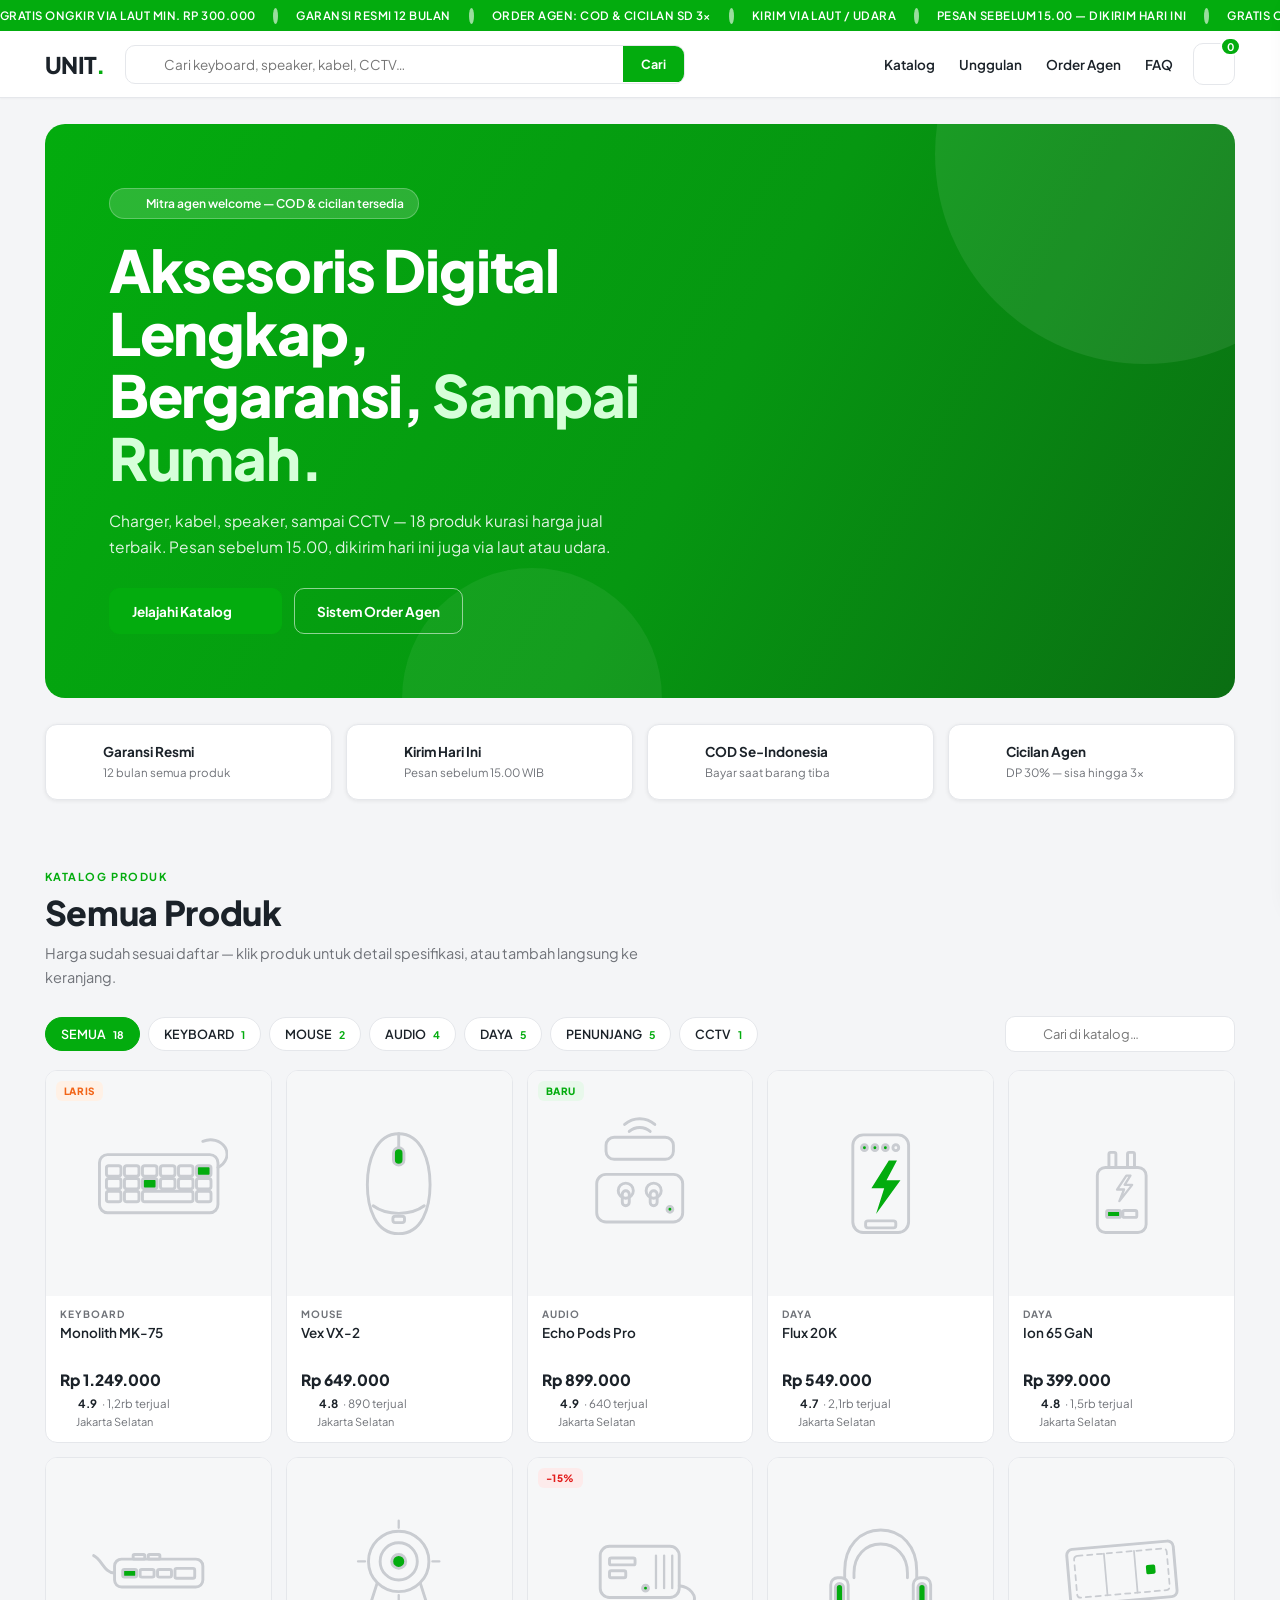
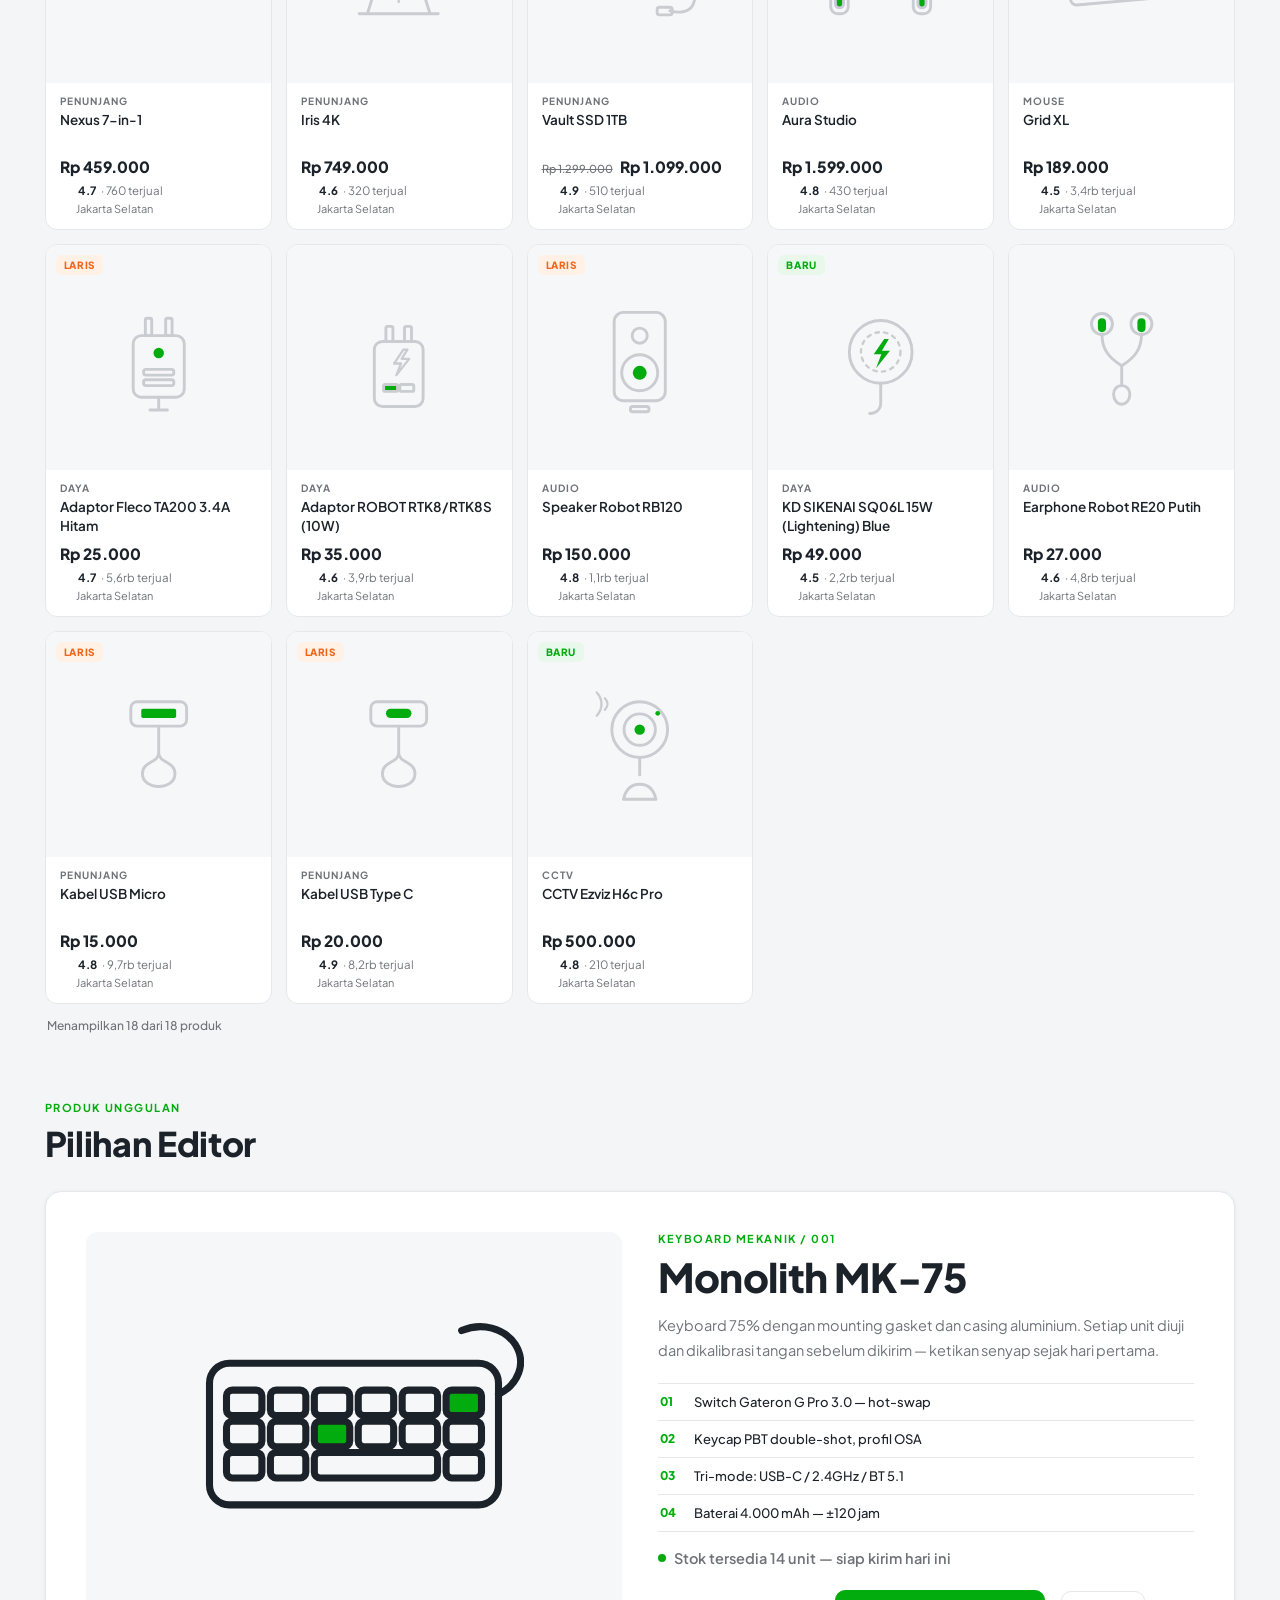
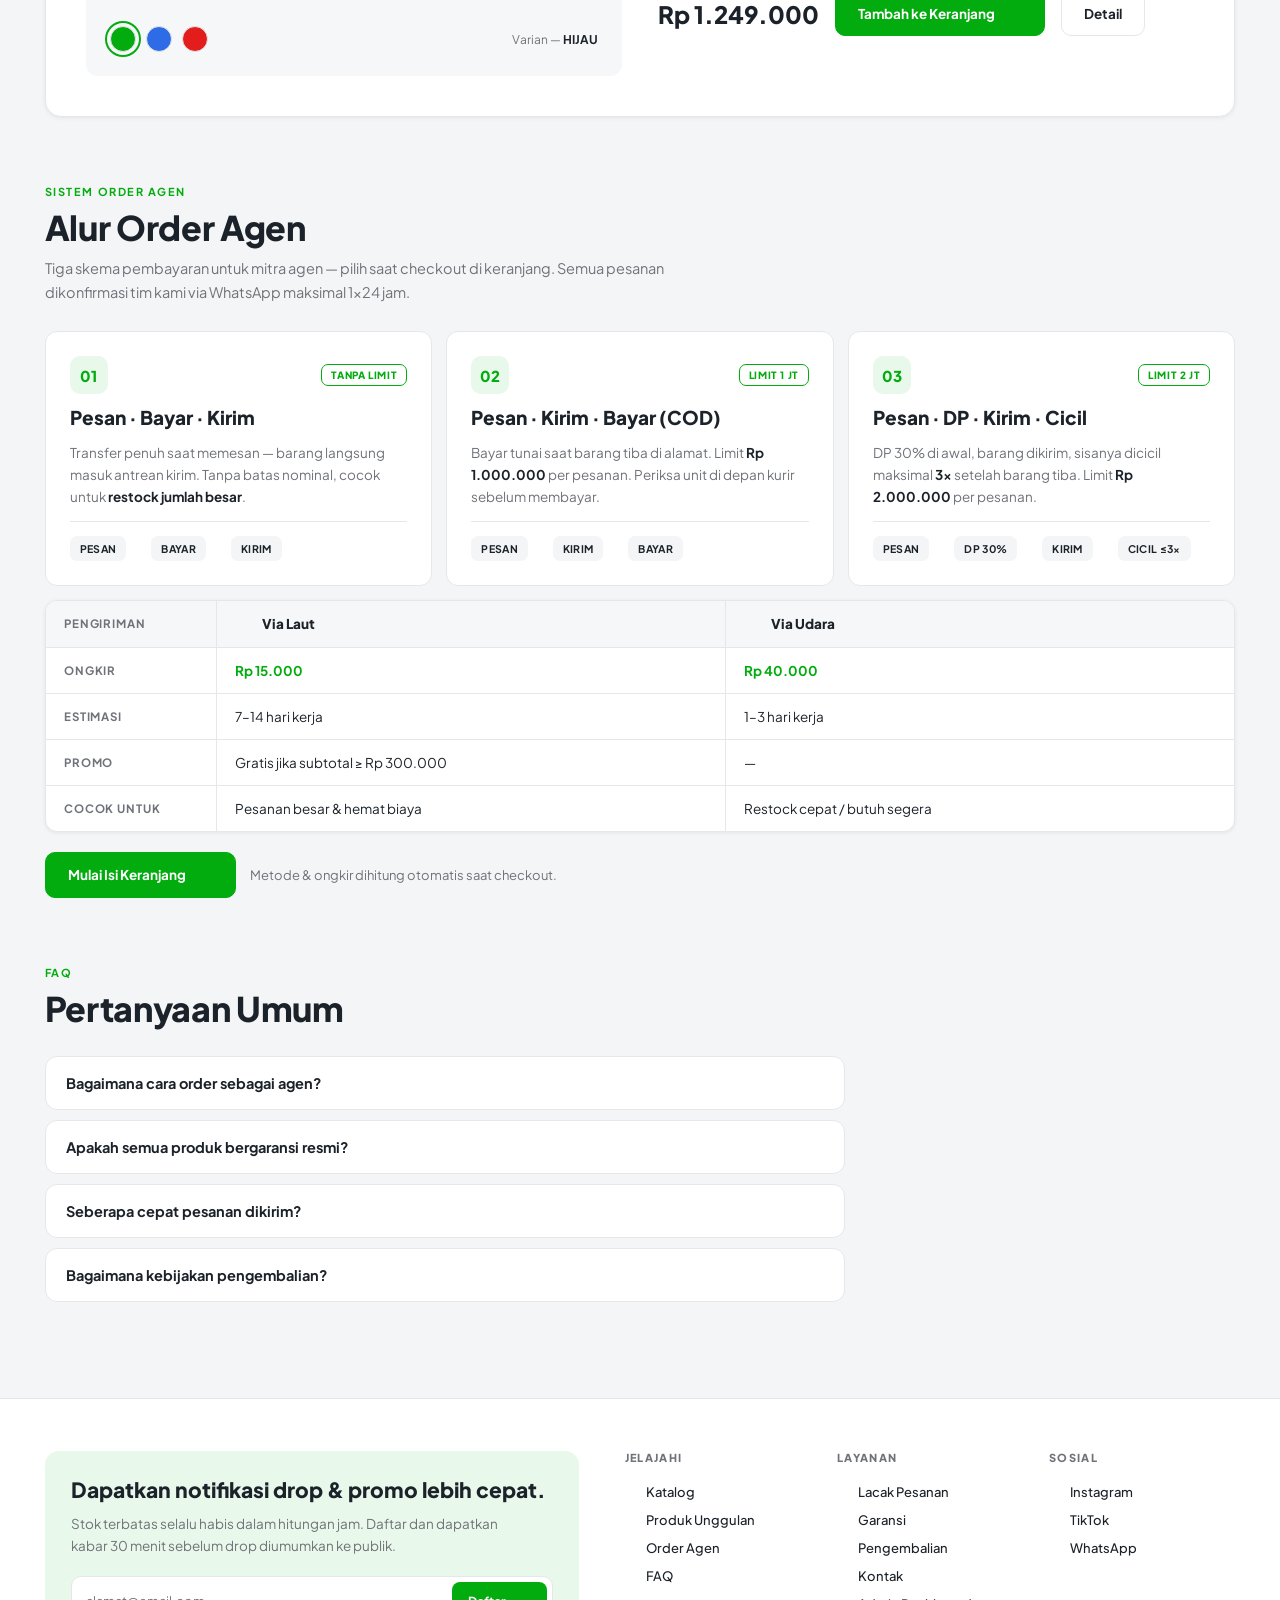
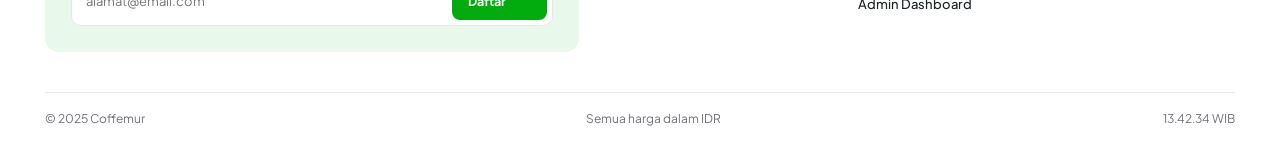
==== commit 04253aa4: "Add files via upload" ====
--- a/index.html
+++ b/index.html
@@ -5,8 +5,8 @@
 <meta name="viewport" content="width=device-width, initial-scale=1.0">
 <title>UNIT. — Toko Aksesoris Digital</title>
 <meta name="theme-color" content="#03AC0E">
-<meta name="description" content="UNIT Supply — katalog aksesoris digital, order agen, keranjang dan checkout.">
-<meta name="author" content="UNIT Supply">
+<meta name="description" content="Coffemur — katalog aksesoris digital, order agen, keranjang dan checkout.">
+<meta name="author" content="Coffemur">
 <link rel="icon" href="data:image/svg+xml,<svg xmlns='http://www.w3.org/2000/svg' viewBox='0 0 32 32'><rect width='32' height='32' rx='8' fill='%2303AC0E'/><rect x='9' y='9' width='14' height='14' rx='3' fill='white'/></svg>">
 <link rel="preconnect" href="https://fonts.googleapis.com">
 <link rel="preconnect" href="https://fonts.gstatic.com" crossorigin>
@@ -401,7 +401,7 @@
     </div>
   </div>
   <div class="wrap ft-bot">
-    <span>© 2025 UNIT Supply — Jakarta Selatan</span>
+    <span>© 2025 Coffemur</span>
     <span>Semua harga dalam IDR</span>
     <span class="jsClock">--:--:-- WIB</span>
   </div>
@@ -480,7 +480,7 @@
   <div class="ddone" id="cartDone" hidden>
     <div class="dcircle"><i data-lucide="check" class="ic"></i></div>
     <h3>Pesanan Agen Diterima</h3>
-    <p class="ono" id="orderNo">UNIT-AG-00000</p>
+    <p class="ono" id="orderNo">UNIT-AG-00000</p><div id="doneActions" style="display:flex;gap:10px;justify-content:center;margin:14px 0"></div>
     <div class="recap" id="orderRecap"></div>
     <p>Konfirmasi &amp; instruksi pembayaran dikirim tim kami via WhatsApp maksimal 1×24 jam.</p>
     <button class="btn" id="doneBtn">Lanjut Belanja <i data-lucide="arrow-right" class="ic"></i></button>
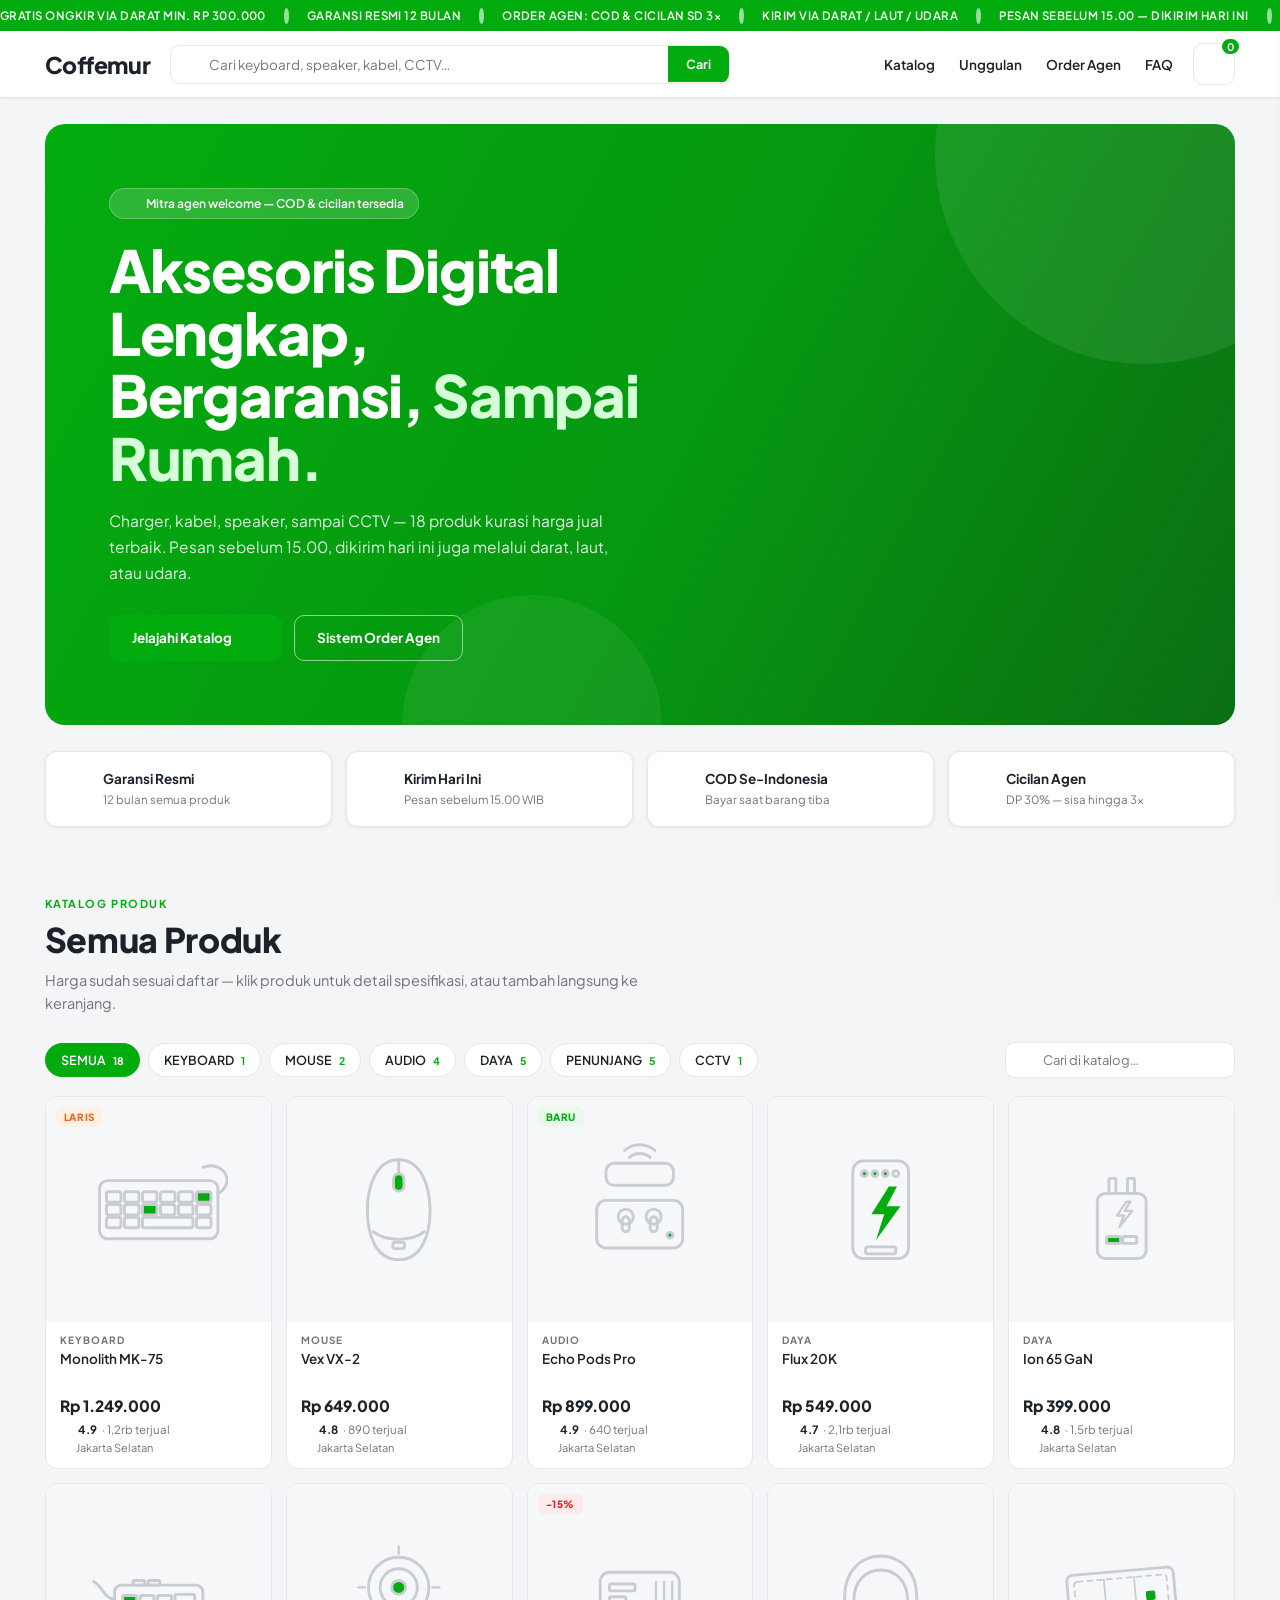
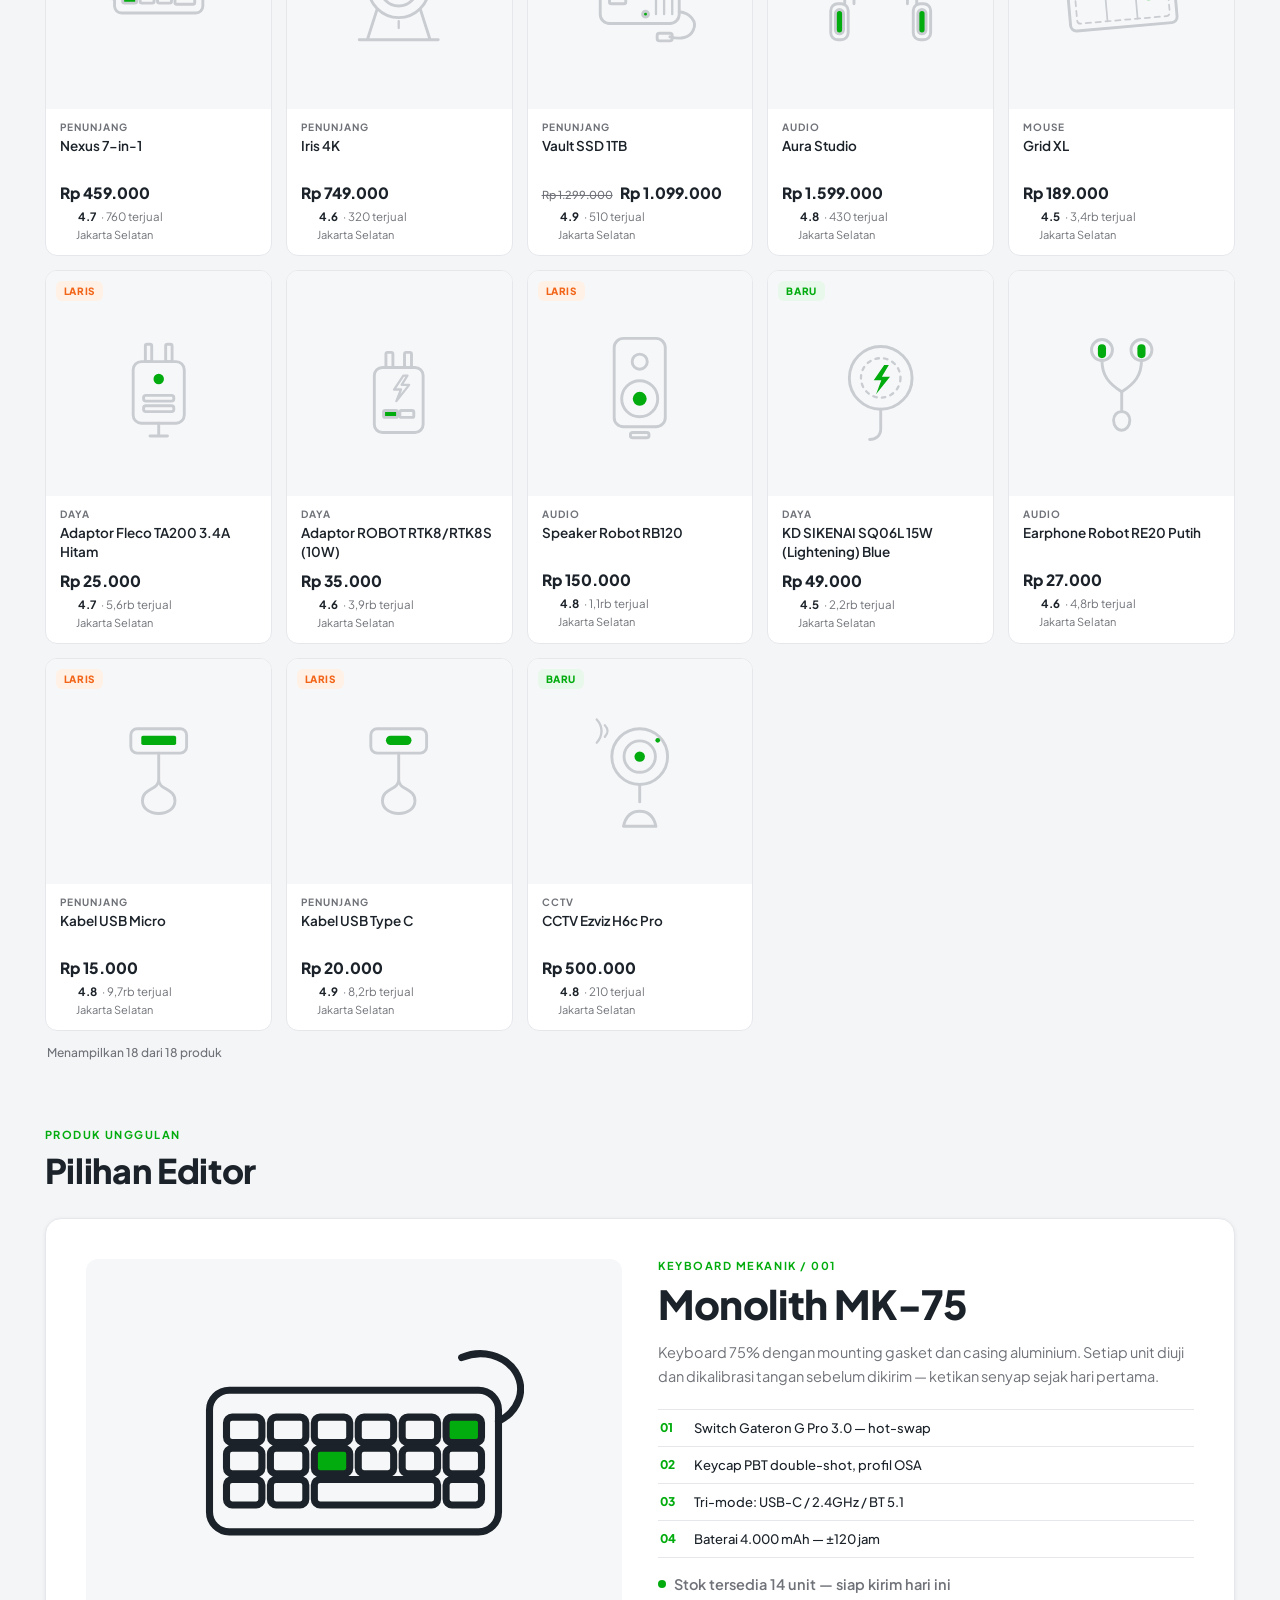
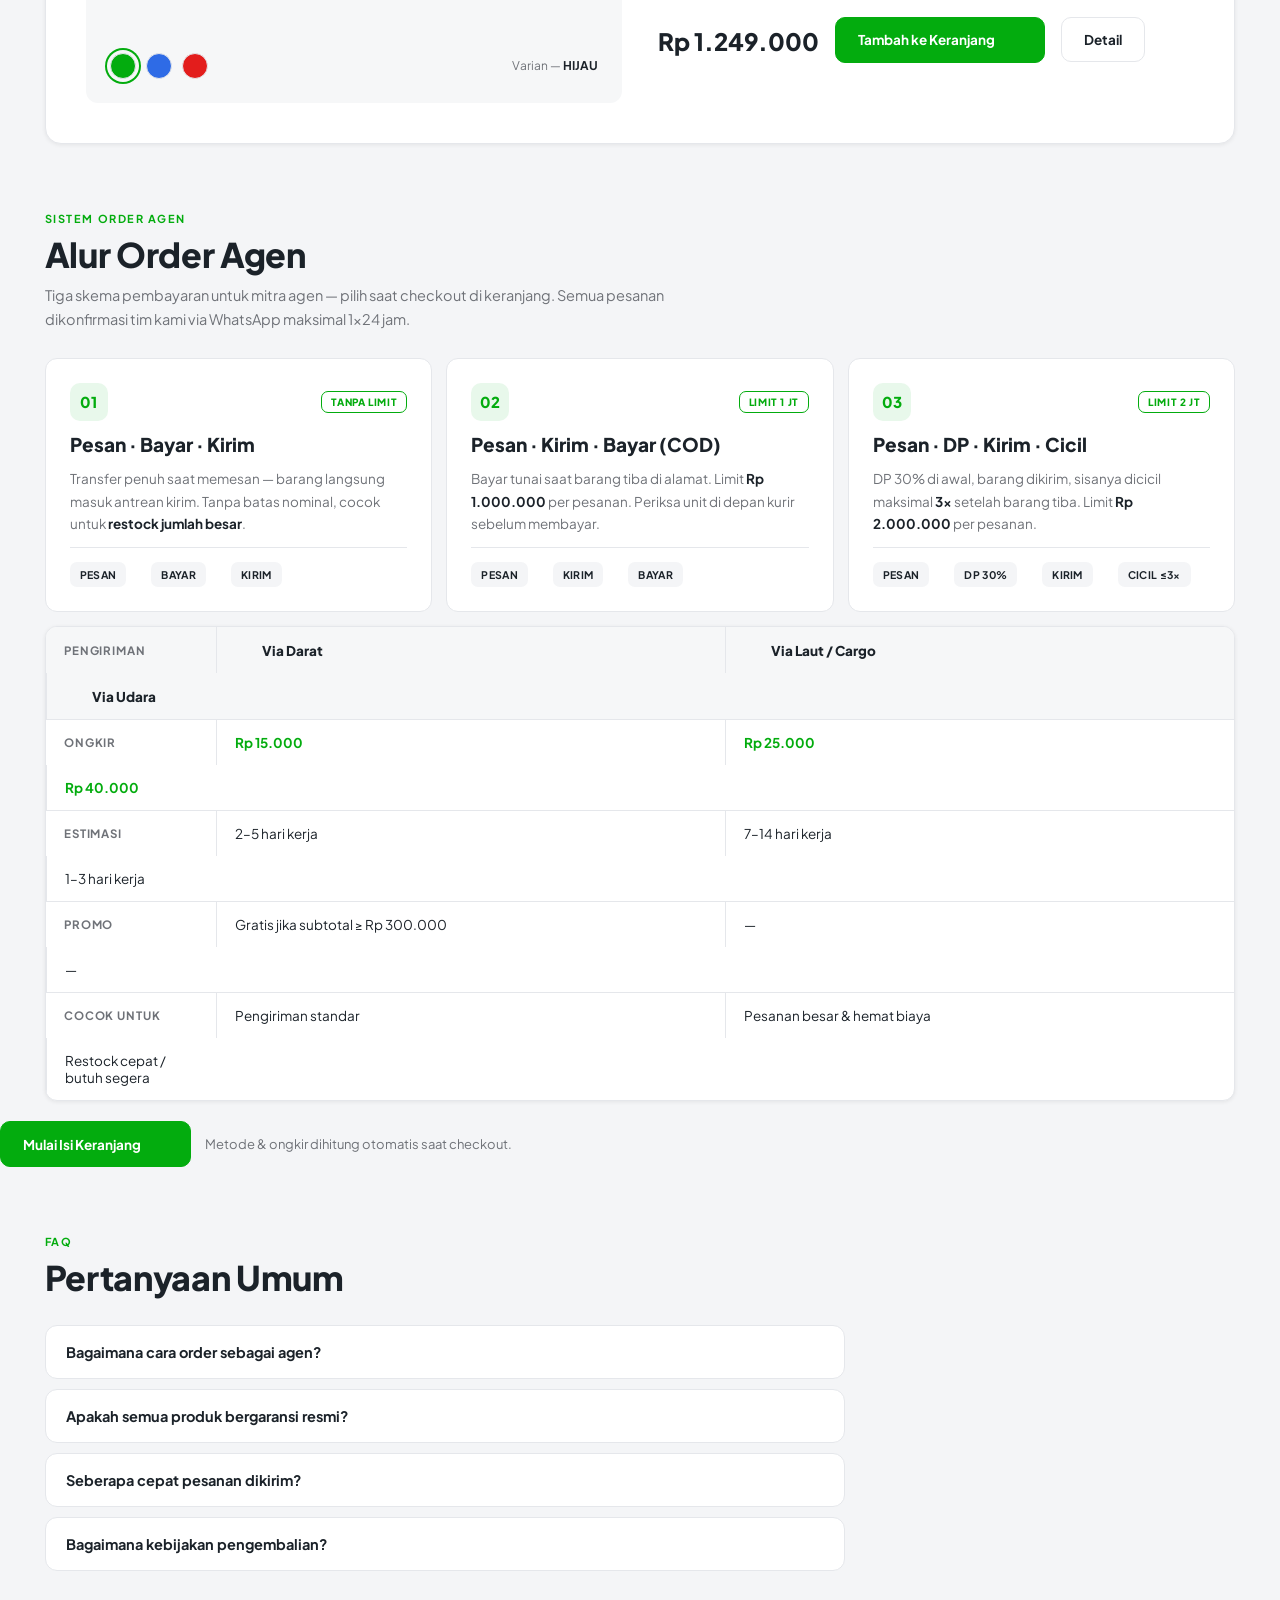
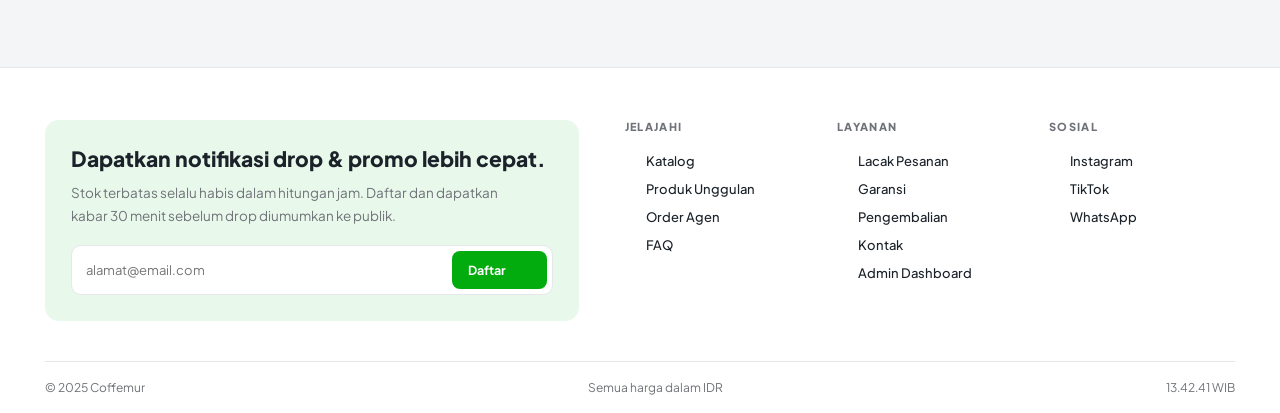
==== commit 161c0c8c: "Add files via upload" ====
--- a/index.html
+++ b/index.html
@@ -3,7 +3,7 @@
 <head>
 <meta charset="UTF-8">
 <meta name="viewport" content="width=device-width, initial-scale=1.0">
-<title>UNIT. — Toko Aksesoris Digital</title>
+<title>Coffemur — Toko Aksesoris Digital</title>
 <meta name="theme-color" content="#03AC0E">
 <meta name="description" content="Coffemur — katalog aksesoris digital, order agen, keranjang dan checkout.">
 <meta name="author" content="Coffemur">
@@ -149,7 +149,7 @@
 <!-- header -->
 <header class="hd">
   <div class="wrap hd-in">
-    <a class="logo" href="#top">UNIT<span>.</span></a>
+    <a class="logo" href="#top">Coffemur</a>
     <form class="hsearch" id="hSearch">
       <i data-lucide="search" class="ic"></i>
       <input id="hInput" type="text" placeholder="Cari keyboard, speaker, kabel, CCTV…" aria-label="Cari produk">
@@ -171,7 +171,7 @@
 <!-- menu mobile -->
 <div class="mnav" id="mnav" role="dialog" aria-label="Menu navigasi">
   <div class="mnav-h">
-    <span class="logo">UNIT<span>.</span></span>
+    <span class="logo">Coffemur</span>
     <button class="iconbtn" id="menuClose" style="display:flex" aria-label="Tutup menu"><i data-lucide="x" class="ic"></i></button>
   </div>
   <nav style="margin-top:28px">
@@ -192,7 +192,7 @@
         <div>
           <span class="pill"><i data-lucide="badge-check" class="ic"></i>Mitra agen welcome — COD &amp; cicilan tersedia</span>
           <h1>Aksesoris Digital Lengkap,<br>Bergaransi, <em>Sampai Rumah.</em></h1>
-          <p class="hero-sub">Charger, kabel, speaker, sampai CCTV — 18 produk kurasi harga jual terbaik. Pesan sebelum 15.00, dikirim hari ini juga via laut atau udara.</p>
+          <p class="hero-sub">Charger, kabel, speaker, sampai CCTV — 18 produk kurasi harga jual terbaik. Pesan sebelum 15.00, dikirim hari ini juga melalui darat, laut, atau udara.</p>
           <div class="cta-row">
             <a class="btn" href="#katalog">Jelajahi Katalog <i data-lucide="arrow-right" class="ic"></i></a>
             <a class="btn btn-o" href="#order">Sistem Order Agen</a>
@@ -320,13 +320,15 @@
     <div class="shiptable" data-reveal>
       <div class="shrow head">
         <div>Pengiriman</div>
-        <div class="shicon"><i data-lucide="ship" class="ic"></i>Via Laut</div>
+        <div class="shicon"><i data-lucide="truck" class="ic"></i>Via Darat</div>
+        <div class="shicon"><i data-lucide="ship" class="ic"></i>Via Laut / Cargo</div>
         <div class="shicon"><i data-lucide="plane" class="ic"></i>Via Udara</div>
       </div>
-      <div class="shrow"><div>Ongkir</div><div><b>Rp 15.000</b></div><div><b>Rp 40.000</b></div></div>
-      <div class="shrow"><div>Estimasi</div><div>7–14 hari kerja</div><div>1–3 hari kerja</div></div>
-      <div class="shrow"><div>Promo</div><div>Gratis jika subtotal ≥ Rp 300.000</div><div>—</div></div>
-      <div class="shrow"><div>Cocok untuk</div><div>Pesanan besar &amp; hemat biaya</div><div>Restock cepat / butuh segera</div></div>
+      <div class="shrow"><div>Ongkir</div><div><b>Rp 15.000</b></div><div><b>Rp 25.000</b></div><div><b>Rp 40.000</b></div></div>
+      <div class="shrow"><div>Estimasi</div><div>2–5 hari kerja</div><div>7–14 hari kerja</div><div>1–3 hari kerja</div></div>
+      <div class="shrow"><div>Promo</div><div>Gratis jika subtotal ≥ Rp 300.000</div><div>—</div><div>—</div></div>
+      <div class="shrow"><div>Cocok untuk</div><div>Pengiriman standar</div><div>Pesanan besar &amp; hemat biaya</div><div>Restock cepat / butuh segera</div></div>
+    </div>
     </div>
 
     <div class="agcta" data-reveal>
@@ -346,7 +348,7 @@
     <div class="faqwrap">
       <div class="qa" data-reveal>
         <button class="qa-h"><span>Bagaimana cara order sebagai agen?</span><i data-lucide="plus" class="ic"></i></button>
-        <div class="qa-b"><div class="qa-i"><p>Isi keranjang lalu tekan Checkout. Di form checkout, isi data agen, pilih pengiriman (laut/udara) dan metode pembayaran: transfer penuh (tanpa limit), COD (limit Rp 1.000.000), atau DP 30% + cicilan maksimal 3× (limit Rp 2.000.000). Sistem otomatis menolak metode yang melebihi limit.</p></div></div>
+        <div class="qa-b"><div class="qa-i"><p>Isi keranjang lalu tekan Checkout. Di form checkout, isi data agen, pilih pengiriman (darat/laut/udara) dan metode pembayaran: transfer penuh (tanpa limit), COD (limit Rp 1.000.000), atau DP 30% + cicilan maksimal 3× (limit Rp 2.000.000). Sistem otomatis menolak metode yang melebihi limit.</p></div></div>
       </div>
       <div class="qa" data-reveal>
         <button class="qa-h"><span>Apakah semua produk bergaransi resmi?</span><i data-lucide="plus" class="ic"></i></button>
@@ -354,7 +356,7 @@
       </div>
       <div class="qa" data-reveal>
         <button class="qa-h"><span>Seberapa cepat pesanan dikirim?</span><i data-lucide="plus" class="ic"></i></button>
-        <div class="qa-b"><div class="qa-i"><p>Pesanan sebelum 15.00 WIB diproses di hari yang sama. Via udara tiba 1–3 hari kerja ke seluruh Indonesia; via laut 7–14 hari kerja dengan biaya jauh lebih hemat — gratis untuk subtotal di atas Rp 300.000.</p></div></div>
+        <div class="qa-b"><div class="qa-i"><p>Pesanan sebelum 15.00 WIB diproses di hari yang sama. Via darat diproses sebagai pengiriman standar dengan estimasi 2–5 hari kerja; via laut/cargo 7–14 hari kerja untuk pesanan besar; via udara 1–3 hari kerja untuk kebutuhan cepat. Gratis ongkir darat untuk subtotal di atas Rp 300.000.</p></div></div>
       </div>
       <div class="qa" data-reveal>
         <button class="qa-h"><span>Bagaimana kebijakan pengembalian?</span><i data-lucide="plus" class="ic"></i></button>
@@ -429,7 +431,7 @@
     <div class="srow"><span>Ongkir*</span><span id="sumShip">dipilih saat checkout</span></div>
     <div class="srow total"><span>Subtotal Order</span><span id="sumTotal">Rp 0</span></div>
     <button class="btn checkout" id="checkoutBtn">Checkout — Order Agen <i data-lucide="arrow-right" class="ic"></i></button>
-    <p class="conote">*Laut Rp 15.000 · Udara Rp 40.000 — gratis ongkir laut ≥ Rp 300rb</p>
+    <p class="conote">*Darat Rp 15.000 · Laut/Cargo Rp 25.000 · Udara Rp 40.000 — gratis ongkir darat ≥ Rp 300rb</p>
   </div>
 
   <!-- VIEW 2: checkout -->
@@ -444,11 +446,17 @@
       </div>
       <p class="colabel">( B ) — Pengiriman</p>
       <div class="shipgrid">
+        <button type="button" class="shipcard" data-ship="darat">
+          <span class="sc-top"><i data-lucide="truck" class="ic"></i>Via Darat</span>
+          <span class="sc-cost" id="costDarat">Rp 15.000</span>
+          <span class="sc-eta">Estimasi 2–5 hari kerja</span>
+          <span class="sc-note">Gratis jika subtotal ≥ Rp 300rb</span>
+        </button>
         <button type="button" class="shipcard" data-ship="laut">
-          <span class="sc-top"><i data-lucide="ship" class="ic"></i>Via Laut</span>
-          <span class="sc-cost">Rp 15.000</span>
+          <span class="sc-top"><i data-lucide="ship" class="ic"></i>Via Laut / Cargo</span>
+          <span class="sc-cost">Rp 25.000</span>
           <span class="sc-eta">Estimasi 7–14 hari kerja</span>
-          <span class="sc-note">Gratis jika subtotal ≥ Rp 300rb</span>
+          <span class="sc-note">Cocok untuk pesanan besar / hemat</span>
         </button>
         <button type="button" class="shipcard" data-ship="udara">
           <span class="sc-top"><i data-lucide="plane" class="ic"></i>Via Udara</span>
@@ -480,7 +488,7 @@
   <div class="ddone" id="cartDone" hidden>
     <div class="dcircle"><i data-lucide="check" class="ic"></i></div>
     <h3>Pesanan Agen Diterima</h3>
-    <p class="ono" id="orderNo">UNIT-AG-00000</p><div id="doneActions" style="display:flex;gap:10px;justify-content:center;margin:14px 0"></div>
+    <p class="ono" id="orderNo">COFFEMUR-AG-00000</p><div id="doneActions" style="display:flex;gap:10px;justify-content:center;margin:14px 0"></div>
     <div class="recap" id="orderRecap"></div>
     <p>Konfirmasi &amp; instruksi pembayaran dikirim tim kami via WhatsApp maksimal 1×24 jam.</p>
     <button class="btn" id="doneBtn">Lanjut Belanja <i data-lucide="arrow-right" class="ic"></i></button>
@@ -491,7 +499,7 @@
 <div class="modal" id="qv" role="dialog" aria-modal="true" aria-label="Detail produk">
   <div class="qbox">
     <div class="qleft">
-      <div class="qtagrow"><span>UNIT. / Detail</span><span id="qvNo">/000</span></div>
+      <div class="qtagrow"><span>Coffemur / Detail</span><span id="qvNo">/000</span></div>
       <div class="qvimg" id="qvArt"></div>
       <div class="qtagrow"><span>Diuji 48 jam</span><span>Garansi 12 bln</span></div>
     </div>
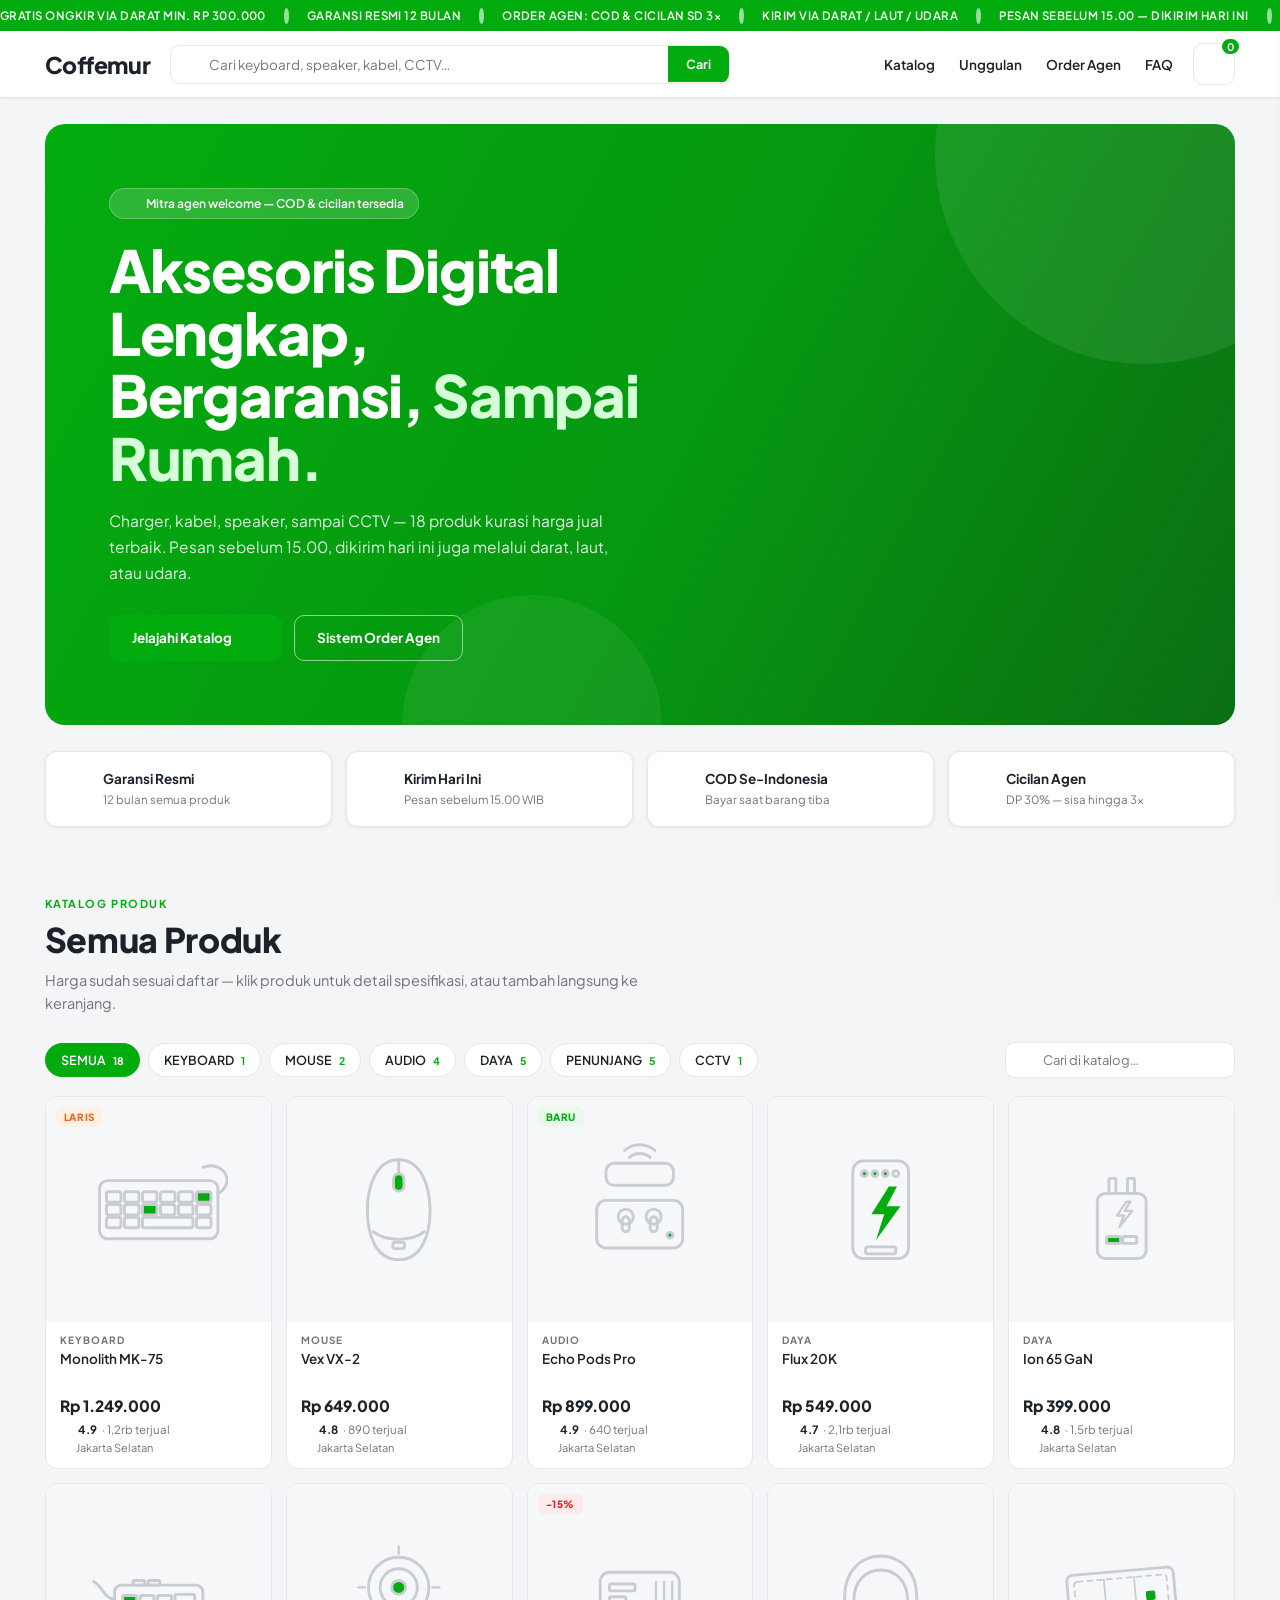
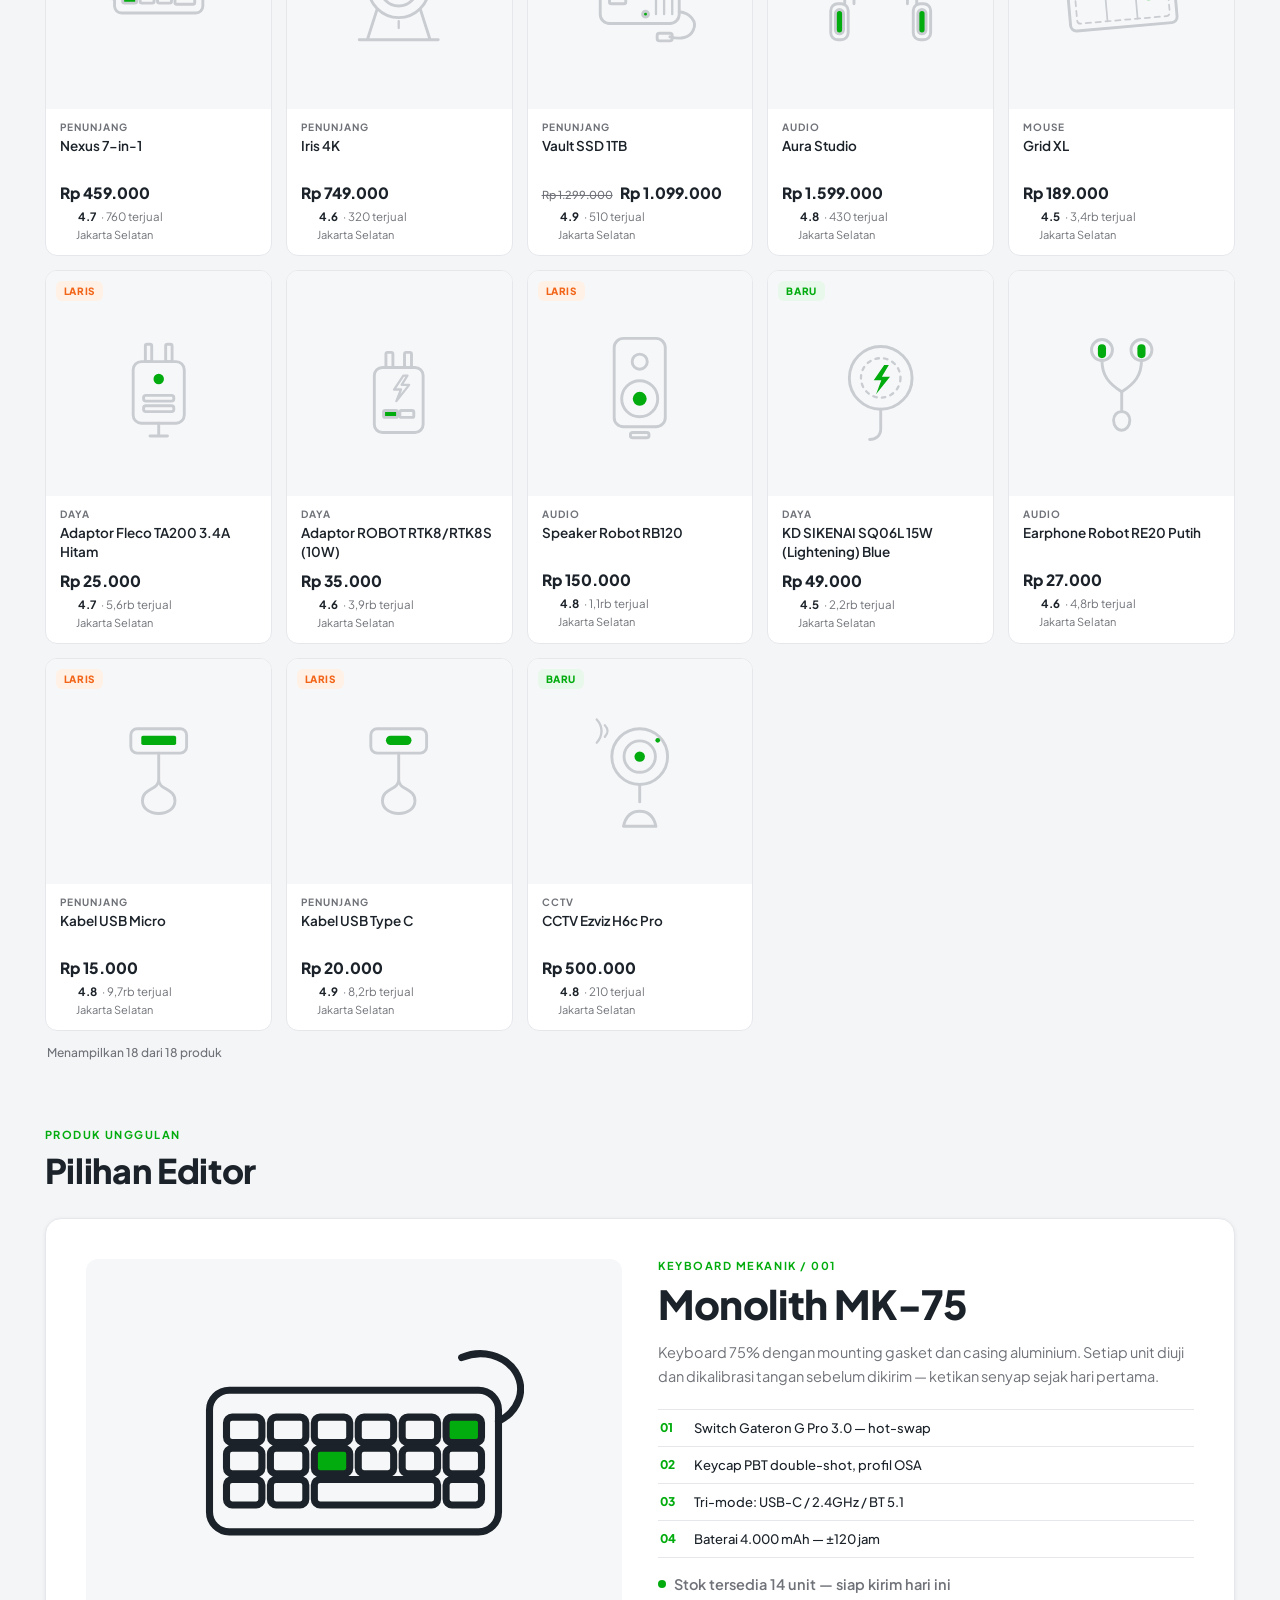
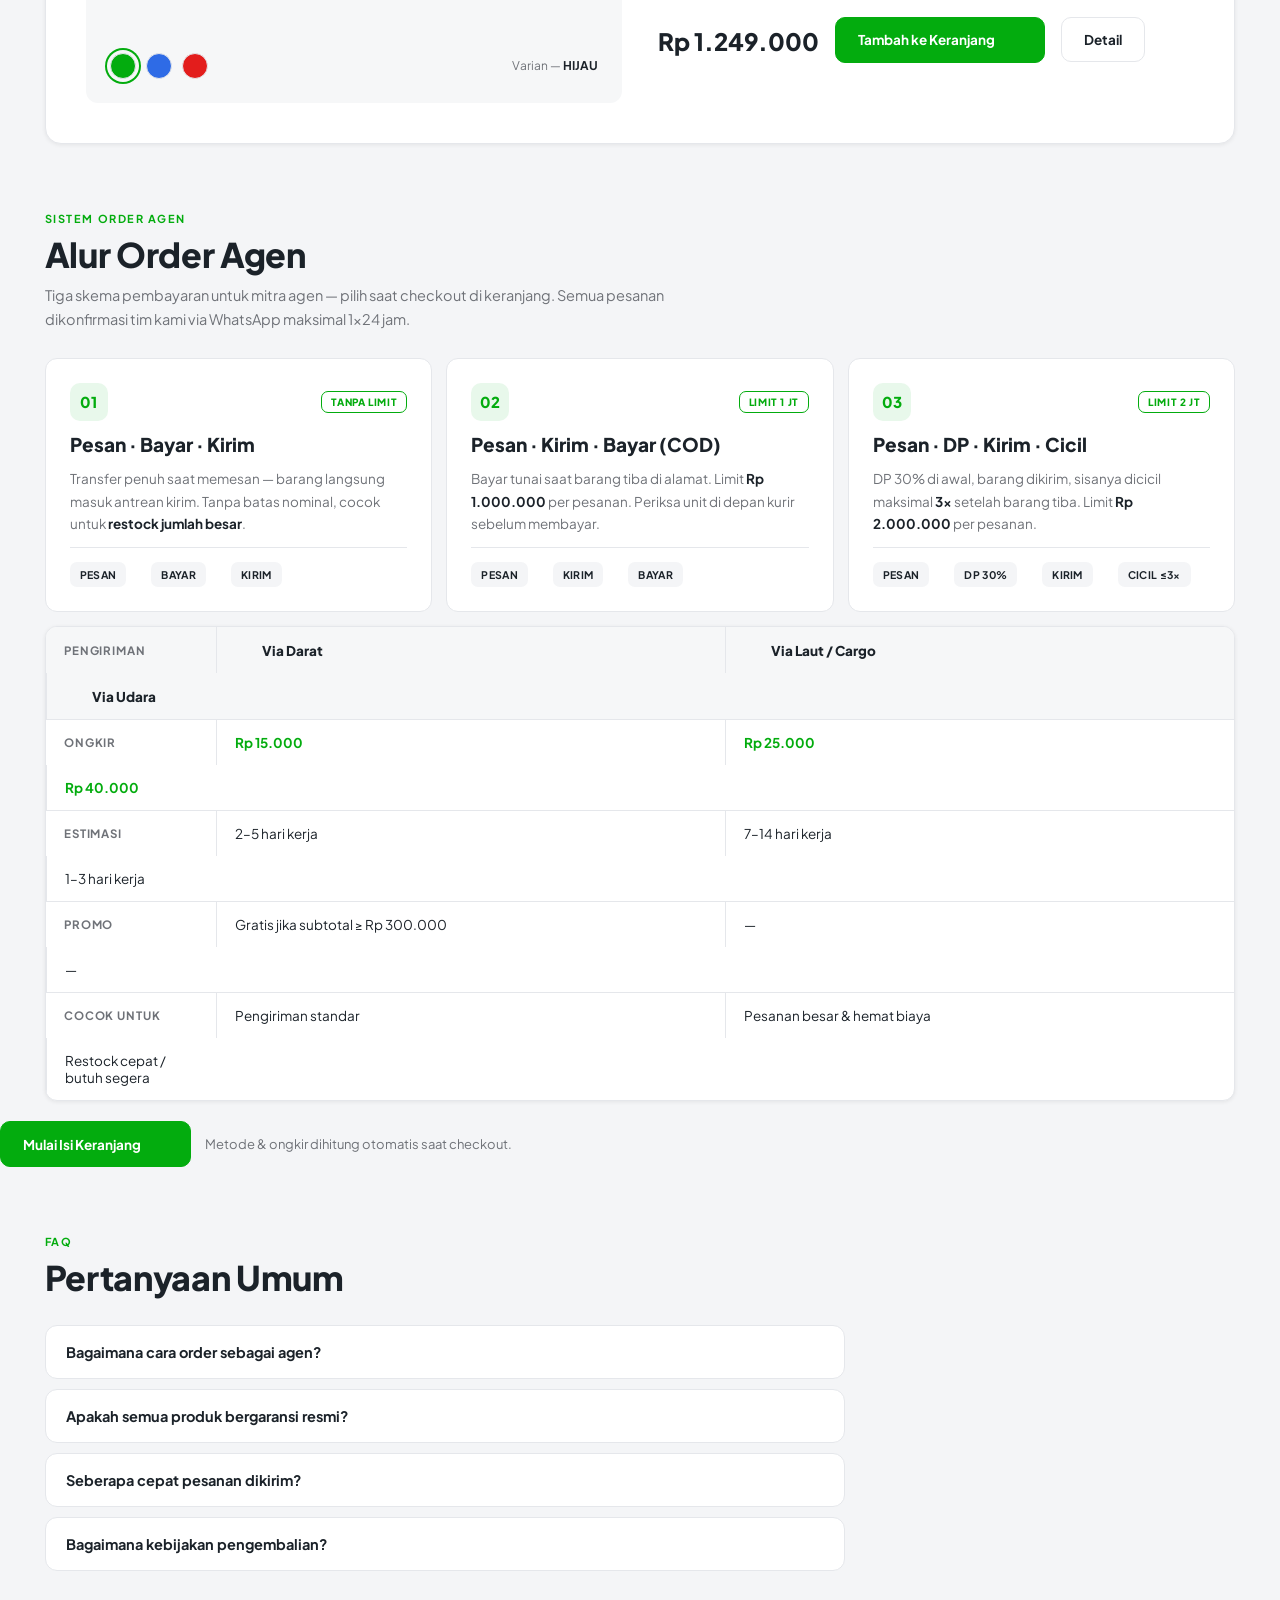
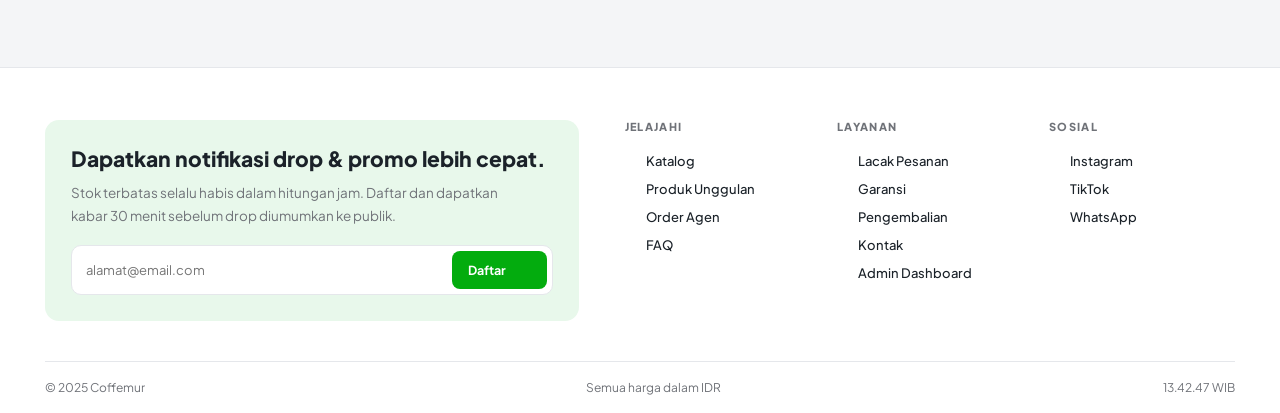
==== commit f0c1e804: "Add files via upload" ====
--- a/index.html
+++ b/index.html
@@ -488,7 +488,7 @@
   <div class="ddone" id="cartDone" hidden>
     <div class="dcircle"><i data-lucide="check" class="ic"></i></div>
     <h3>Pesanan Agen Diterima</h3>
-    <p class="ono" id="orderNo">COFFEMUR-AG-00000</p><div id="doneActions" style="display:flex;gap:10px;justify-content:center;margin:14px 0"></div>
+    <p class="ono" id="orderNo">COFFEMUR-AG-00000</p><p class="wanote" id="waNote"></p>
     <div class="recap" id="orderRecap"></div>
     <p>Konfirmasi &amp; instruksi pembayaran dikirim tim kami via WhatsApp maksimal 1×24 jam.</p>
     <button class="btn" id="doneBtn">Lanjut Belanja <i data-lucide="arrow-right" class="ic"></i></button>
--- a/css/style.css
+++ b/css/style.css
@@ -6,6 +6,7 @@
   --sh2:0 8px 24px rgba(0,0,0,.12);
 }
 *{margin:0;padding:0;box-sizing:border-box}
+[hidden]{display:none !important}
 html{scroll-behavior:smooth;scroll-padding-top:96px}
 html.lock,html.lock body{overflow:hidden}
 body{background:var(--bg);color:var(--ink);font-family:var(--fb);-webkit-font-smoothing:antialiased}
@@ -238,7 +239,7 @@
 /* ===== scrim, drawer, modal ===== */
 .scrim{position:fixed;inset:0;background:rgba(27,34,41,.45);opacity:0;pointer-events:none;transition:opacity .35s;z-index:70}
 .scrim.on{opacity:1;pointer-events:auto}
-.drawer{position:fixed;top:0;right:0;bottom:0;width:min(450px,100%);background:var(--card);z-index:80;transform:translateX(103%);transition:transform .45s cubic-bezier(.7,0,.2,1);display:flex;flex-direction:column;box-shadow:var(--sh2)}
+.drawer{position:fixed;top:0;right:0;bottom:0;height:100vh;height:100dvh;width:min(450px,100%);max-width:100vw;background:var(--card);z-index:80;transform:translateX(103%);transition:transform .45s cubic-bezier(.7,0,.2,1);display:flex;flex-direction:column;box-shadow:var(--sh2)}
 .drawer.open{transform:none}
 .dhead{display:flex;justify-content:space-between;align-items:center;padding:16px 20px;border-bottom:1px solid var(--line)}
 .dhead b{color:var(--green)}
@@ -323,13 +324,22 @@
 .cosum{border-top:1px solid var(--line);padding-top:6px;margin-top:2px}
 
 /* done */
-.ddone{flex:1;display:flex;flex-direction:column;align-items:center;justify-content:center;text-align:center;padding:30px 26px}
+.ddone{flex:1;min-height:0;display:flex;flex-direction:column;align-items:center;text-align:center;padding:30px 26px;overflow-y:auto;-webkit-overflow-scrolling:touch}
+.ddone>:first-child{margin-top:auto}
+.ddone>:last-child{margin-bottom:auto}
+.ddone h3{overflow-wrap:anywhere}
+.ddone .ono{max-width:100%;overflow-wrap:anywhere;word-break:break-all}
+.ddone>p.wanote{display:inline-block;max-width:100%;background:var(--green-bg);color:var(--green-d);border-radius:999px;padding:8px 14px;font-size:12px;font-weight:700;line-height:1.4;margin:0 0 16px;overflow-wrap:anywhere}
+.ddone>p.wanote:empty{display:none}
+.ddone .recap .srow span:first-child{flex:none}
+.ddone .recap .srow span:last-child{min-width:0;overflow-wrap:anywhere}
 .dcircle{width:72px;height:72px;border-radius:50%;background:var(--green);display:flex;align-items:center;justify-content:center;margin-bottom:20px;animation:pop .5s}
 .dcircle .ic{width:30px;height:30px;color:#fff}
 .ddone h3{font-weight:800;font-size:24px}
 .ddone .ono{font-size:13px;font-weight:800;letter-spacing:.1em;color:var(--green);margin:10px 0 16px}
 .recap{width:100%;max-width:330px;margin:0 0 16px;border-top:1px solid var(--line);text-align:left}
 .ddone>p{color:var(--mut);max-width:34ch;line-height:1.65;margin-bottom:22px;font-size:13.5px}
+.ddone>.btn{flex:none;max-width:100%}
 
 /* modal quick view */
 .modal{position:fixed;inset:0;z-index:90;display:grid;place-items:center;padding:18px;pointer-events:none}
@@ -367,27 +377,42 @@
 [data-reveal]{opacity:0;transform:translateY(22px);transition:opacity .7s cubic-bezier(.2,.6,.2,1),transform .7s cubic-bezier(.2,.6,.2,1)}
 [data-reveal].in{opacity:1;transform:none}
 
-/* responsive */
+/* =========================================
+   MEDIA QUERIES (RESPONSIVE)
+========================================= */
+
+/* Desktop to Laptop & Tablet Landscape (<= 1080px) */
 @media(max-width:1080px){
-  .nav{display:none}
-  .ag-grid{grid-template-columns:1fr}
+  .nav{display:none} /* Sembunyikan navigasi utama */
+  #menuBtn{display:flex} /* Pastikan tombol menu mobile muncul saat nav hilang */
+  .ag-grid{grid-template-columns:repeat(2,1fr)} /* Agen jadi 2 kolom */
   .trust-grid{grid-template-columns:1fr 1fr}
 }
+
+/* Tablet Portrait (<= 980px) */
 @media(max-width:980px){
   .hero-grid{grid-template-columns:1fr}
   .hero-art{height:300px}
   .spotcard{grid-template-columns:1fr}
-}
+  .ft-links{grid-template-columns:repeat(2,1fr)}
+}
+
+/* Mobile & Phablet (<= 900px) */
 @media(max-width:900px){
-  #menuBtn{display:flex}
   .hsearch button{display:none}
   .ft-grid{grid-template-columns:1fr;gap:36px}
-}
+  .ag-grid{grid-template-columns:1fr} /* Agen jadi 1 kolom ke bawah */
+}
+
+/* Mobile / Layar HP Besar (<= 700px) */
 @media(max-width:700px){
   .shrow{grid-template-columns:105px 1fr 1fr}
   .shrow>div{padding:11px 11px;font-size:12.5px}
   .sec{padding:42px 0}
-}
+  h1{font-size:32px}
+}
+
+/* HP Biasa (<= 560px) */
 @media(max-width:560px){
   .grid{grid-template-columns:repeat(2,1fr);gap:10px}
   .trust-grid{grid-template-columns:1fr}
@@ -395,6 +420,44 @@
   .logo{font-size:20px}
   .hero-art{height:250px}
   .hf3{display:none}
-  .qbox{grid-template-columns:1fr}
-  .qleft{border-right:none;border-bottom:1px solid var(--line)}
-}
+  
+  /* Quick View Modal Mobile */
+  .qbox{grid-template-columns:1fr;max-height:85vh;overflow-y:auto} 
+  .qleft{border-right:none;border-bottom:1px solid var(--line);padding:15px}
+  .qright{padding:15px}
+  .qbuy{flex-direction:column;gap:10px} /* Tombol beli tumpuk ke bawah */
+
+  /* Footer Links */
+  .ft-links{grid-template-columns:1fr}
+  
+  /* Tabel Pengiriman HP (Bertumpuk) */
+  .shrow{display:flex;flex-direction:column;gap:5px;border-bottom:1px solid var(--line);padding:10px 0}
+  .shrow>div{border:none !important;padding:4px 10px}
+  .shrow.head{display:none} /* Sembunyikan header tabel di HP agar tidak mengulang */
+}
+
+/* HP Layar Kecil (<= 400px) */
+@media(max-width:400px){
+  .hd-in{gap:10px} /* Kurangi jarak antar ikon header */
+  .btn{padding:10px 15px;font-size:12px} /* Kecilkan sedikit ukuran tombol hero */
+  .hsearch{max-width:180px}
+}
+
+/* Drawer keranjang / checkout / selesai di HP */
+@media(max-width:560px){
+  .dhead{padding:14px 16px}
+  .crail{padding:10px 16px;gap:6px;font-size:10px}
+  .dbody{padding:4px 16px}
+  .dfoot{padding:14px 16px calc(16px + env(safe-area-inset-bottom,0px))}
+  .shipgrid{grid-template-columns:1fr}
+  .ddone{padding:24px 18px calc(24px + env(safe-area-inset-bottom,0px))}
+  .dcircle{width:60px;height:60px;margin-bottom:16px}
+  .dcircle .ic{width:26px;height:26px}
+  .ddone h3{font-size:20px}
+  .ddone .ono{font-size:12px;letter-spacing:.06em}
+  .ddone>.btn{width:100%}
+}
+@media(max-width:360px){
+  .ddone h3{font-size:18px}
+  .ddone .ono{font-size:11px;letter-spacing:.03em}
+}
